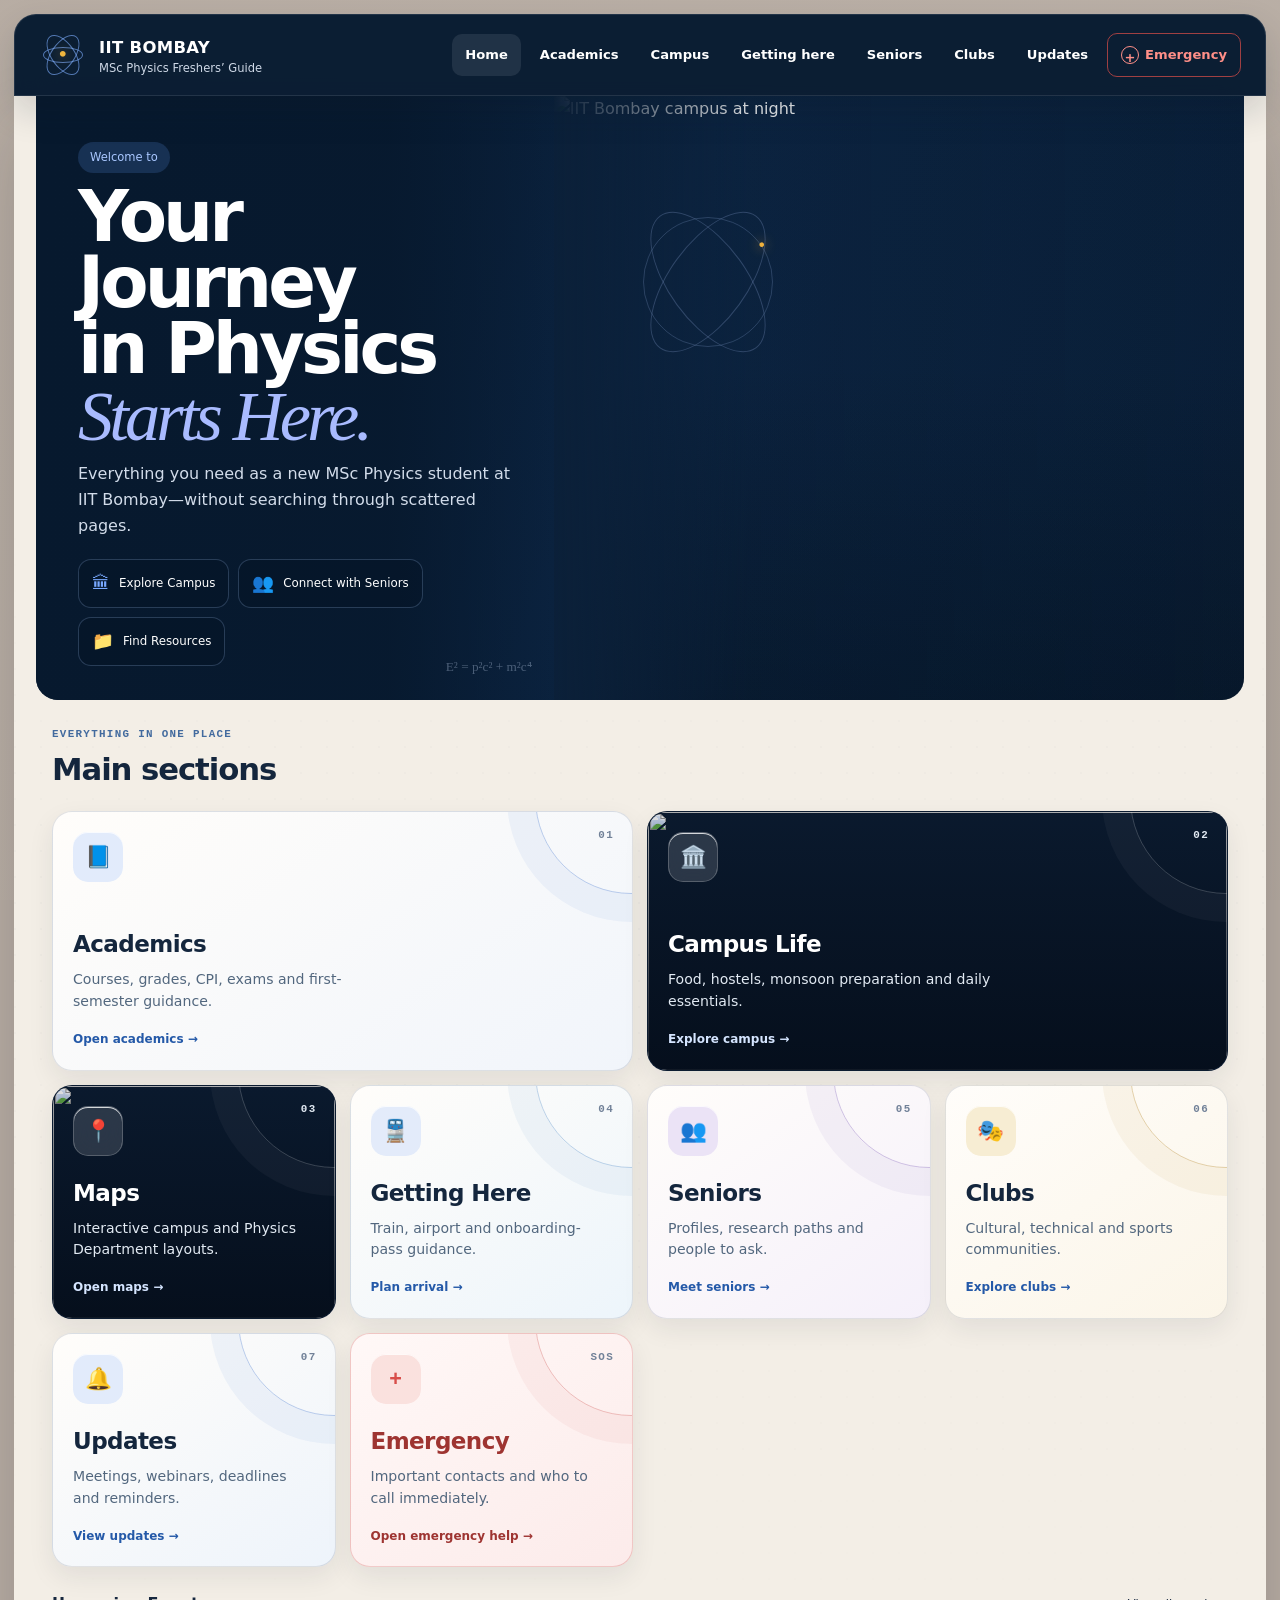
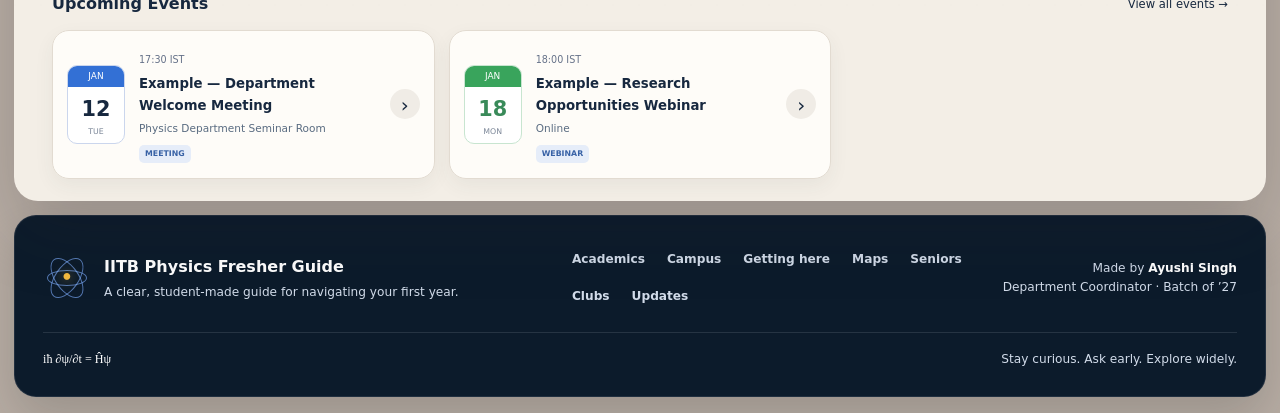
==== index.html @ 2a7c7b85 "Add files via upload" ====
<!DOCTYPE html>
<html lang="en"><head><meta charset="utf-8"/><meta content="width=device-width,initial-scale=1" name="viewport"/><meta content="A clear fresher guide for incoming IIT Bombay MSc Physics students." name="description"/><meta content="#0a1c32" name="theme-color"/><title>IIT Bombay MSc Physics Fresher Guide</title><link href="./styles.css" rel="stylesheet"/></head><body class="minimal-ui home-page"><nav aria-label="Primary navigation" class="site-nav">
<a class="site-brand" href="./index.html"><span aria-hidden="true" class="brand-atom"><i></i><b></b><em></em><strong>•</strong></span><span><strong>IIT BOMBAY</strong><small>MSc Physics Freshers’ Guide</small></span></a>
<button aria-expanded="false" aria-label="Open navigation" class="menu-toggle" type="button"><span></span><span></span><span></span></button>
<div class="nav-menu"><a aria-current="page" class="active" href="./index.html">Home</a><a href="./academics.html">Academics</a><a href="./campus-life.html">Campus</a><a href="./transport.html">Getting here</a><a href="./seniors.html">Seniors</a><a href="./clubs.html">Clubs</a><a href="./events.html">Updates</a><a class="nav-emergency" href="./emergency.html"><span>+</span> Emergency</a></div>
</nav>
<main class="home-canvas">
<section class="home-hero">
<div class="home-hero-copy"><span class="welcome-pill">Welcome to</span><h1>Your Journey<br/>in Physics<br/><em>Starts Here.</em></h1><p>Everything you need as a new MSc Physics student at IIT Bombay—without searching through scattered pages.</p><div class="hero-actions"><a href="./campus-life.html"><span>🏛</span>Explore Campus</a><a href="./seniors.html"><span>👥</span>Connect with Seniors</a><a href="./resources.html"><span>📁</span>Find Resources</a></div><span class="hero-equation">E² = p²c² + m²c⁴</span></div>
<div class="home-hero-image"><img alt="IIT Bombay campus at night" src="./assets/iitb-hero-campus.webp"/><div aria-hidden="true" class="image-orbit"><i></i><b></b><span>•</span></div></div>
</section>
<section class="home-section main-sections-section">
<div class="section-heading main-sections-heading">
<div><span class="section-kicker">Everything in one place</span><h2>Main sections</h2></div>
</div>
<div class="main-panels-grid">
<a class="main-panel main-panel-academics panel-large" href="./academics.html">
<span class="main-panel-number">01</span>
<span class="main-panel-icon blue">📘</span>
<div><h3>Academics</h3><p>Courses, grades, CPI, exams and first-semester guidance.</p></div>
<b>Open academics →</b>
</a>
<a class="main-panel main-panel-campus panel-large panel-image" href="./campus-life.html">
<img alt="" aria-hidden="true" src="./assets/iitb-hero-campus.webp"/>
<span class="main-panel-number">02</span>
<span class="main-panel-icon green">🏛</span>
<div><h3>Campus Life</h3><p>Food, hostels, monsoon preparation and daily essentials.</p></div>
<b>Explore campus →</b>
</a>
<a class="main-panel main-panel-maps panel-image" href="./campus-map.html">
<img alt="" aria-hidden="true" src="./assets/iitb-campus-map.webp"/>
<span class="main-panel-number">03</span>
<span class="main-panel-icon orange">📍</span>
<div><h3>Maps</h3><p>Interactive campus and Physics Department layouts.</p></div>
<b>Open maps →</b>
</a>
<a class="main-panel main-panel-transport" href="./transport.html">
<span class="main-panel-number">04</span>
<span class="main-panel-icon sky">🚆</span>
<div><h3>Getting Here</h3><p>Train, airport and onboarding-pass guidance.</p></div>
<b>Plan arrival →</b>
</a>
<a class="main-panel main-panel-seniors" href="./seniors.html">
<span class="main-panel-number">05</span>
<span class="main-panel-icon violet">👥</span>
<div><h3>Seniors</h3><p>Profiles, research paths and people to ask.</p></div>
<b>Meet seniors →</b>
</a>
<a class="main-panel main-panel-clubs" href="./clubs.html">
<span class="main-panel-number">06</span>
<span class="main-panel-icon gold">🎭</span>
<div><h3>Clubs</h3><p>Cultural, technical and sports communities.</p></div>
<b>Explore clubs →</b>
</a>
<a class="main-panel main-panel-updates" href="./events.html">
<span class="main-panel-number">07</span>
<span class="main-panel-icon blue">🔔</span>
<div><h3>Updates</h3><p>Meetings, webinars, deadlines and reminders.</p></div>
<b>View updates →</b>
</a>
<a class="main-panel main-panel-emergency" href="./emergency.html">
<span class="main-panel-number">SOS</span>
<span class="main-panel-icon red">+</span>
<div><h3>Emergency</h3><p>Important contacts and who to call immediately.</p></div>
<b>Open emergency help →</b>
</a>
</div>
</section>
<section class="home-section"><div class="section-heading"><h2>Upcoming Events</h2><a href="./events.html">View all events →</a></div><div class="home-events" id="home-events">
<article class="home-event"><time><span>MAY</span><strong>24</strong><small>FRI</small></time><div><small>5:00 PM</small><h3>Department Orientation</h3><p>LH-3, Physics Building</p><b>Meeting</b></div><a href="./events.html">›</a></article>
<article class="home-event"><time class="green"><span>MAY</span><strong>27</strong><small>MON</small></time><div><small>6:30 PM</small><h3>Webinar: Research in Physics</h3><p>Online</p><b>Webinar</b></div><a href="./events.html">›</a></article>
<article class="home-event"><time class="orange"><span>MAY</span><strong>31</strong><small>FRI</small></time><div><small>10:00 AM</small><h3>Lab Safety Session</h3><p>Physics Seminar Hall</p><b>Workshop</b></div><a href="./events.html">›</a></article>
</div></section>
</main><footer class="site-footer">
<div class="footer-grid">
<div class="footer-about"><span aria-hidden="true" class="brand-atom"><i></i><b></b><em></em><strong>•</strong></span><div><strong>IITB Physics Fresher Guide</strong><p>A clear, student-made guide for navigating your first year.</p></div></div>
<div class="footer-links"><a href="./academics.html">Academics</a><a href="./campus-life.html">Campus</a><a href="./transport.html">Getting here</a><a href="./campus-map.html">Maps</a><a href="./seniors.html">Seniors</a><a href="./clubs.html">Clubs</a><a href="./events.html">Updates</a></div>
<p class="footer-credit">Made by <strong>Ayushi Singh</strong><br/>Department Coordinator · Batch of ’27</p>
</div>
<div class="footer-equation"><span>iħ ∂ψ/∂t = Ĥψ</span><small>Stay curious. Ask early. Explore widely.</small></div>
</footer><script src="./site.js"></script><script src="./events-data.js"></script><script>
(function(){
 const list=document.querySelector('#home-events'); const data=Array.isArray(window.EVENTS_DATA)?window.EVENTS_DATA:[];
 const now=new Date(); const upcoming=data.filter(e=>new Date(`${e.date}T${e.end||e.start}:00+05:30`)>=now).sort((a,b)=>new Date(`${a.date}T${a.start}:00+05:30`)-new Date(`${b.date}T${b.start}:00+05:30`)).slice(0,3);
 if(!upcoming.length)return;
 list.replaceChildren();
 upcoming.forEach((e,i)=>{ const d=new Date(`${e.date}T${e.start}:00+05:30`); const art=document.createElement('article'); art.className='home-event'; const c=i===1?'green':i===2?'orange':''; art.innerHTML=`<time class="${c}"><span>${d.toLocaleDateString('en-IN',{month:'short',timeZone:'Asia/Kolkata'}).toUpperCase()}</span><strong>${d.toLocaleDateString('en-IN',{day:'2-digit',timeZone:'Asia/Kolkata'})}</strong><small>${d.toLocaleDateString('en-IN',{weekday:'short',timeZone:'Asia/Kolkata'}).toUpperCase()}</small></time><div><small>${e.start} IST</small><h3>${e.title}</h3><p>${e.location||e.mode||''}</p><b>${e.category||'Update'}</b></div><a href="./events.html">›</a>`; list.appendChild(art); });
})();
</script></body></html>
---- styles.css ----
:root {
  --ink: #f4f1e8;
  --muted: #b9b8b0;
  --paper: #111411;
  --paper-2: #171a17;
  --paper-3: #20231f;
  --sage: #a8b89a;
  --sage-deep: #697b61;
  --clay: #c9896b;
  --lavender: #a99cc7;
  --sand: #d3bd95;
  --blue: #8faeb4;
  --danger: #d66f62;
  --line: rgba(244, 241, 232, .12);
  --shadow: 0 22px 70px rgba(0,0,0,.35);
  --radius-xl: 32px;
  --radius-lg: 24px;
  --radius-md: 16px;
  --max: 1220px;
}

* { box-sizing: border-box; }
html { scroll-behavior: smooth; }
body {
  margin: 0;
  min-height: 100vh;
  background:
    radial-gradient(circle at 12% 0%, rgba(168,184,154,.13), transparent 34rem),
    radial-gradient(circle at 90% 10%, rgba(169,156,199,.1), transparent 30rem),
    var(--paper);
  color: var(--ink);
  font-family: Inter, ui-sans-serif, system-ui, -apple-system, BlinkMacSystemFont, "Segoe UI", sans-serif;
  line-height: 1.55;
  -webkit-font-smoothing: antialiased;
}
body::before {
  content: "";
  position: fixed;
  inset: 0;
  pointer-events: none;
  opacity: .16;
  z-index: 99;
  background-image: url("data:image/svg+xml,%3Csvg viewBox='0 0 180 180' xmlns='http://www.w3.org/2000/svg'%3E%3Cfilter id='n'%3E%3CfeTurbulence type='fractalNoise' baseFrequency='.9' numOctaves='3' stitchTiles='stitch'/%3E%3C/filter%3E%3Crect width='100%25' height='100%25' filter='url(%23n)' opacity='.22'/%3E%3C/svg%3E");
}
a { color: inherit; }
img { max-width: 100%; display: block; }
button, input, select { font: inherit; }
button { color: inherit; }

.shell { width: min(calc(100% - 32px), var(--max)); margin-inline: auto; }
.skip-link { position: fixed; top: 12px; left: 12px; z-index: 200; transform: translateY(-150%); background: var(--ink); color: var(--paper); padding: 10px 14px; border-radius: 10px; }
.skip-link:focus { transform: translateY(0); }

.site-nav {
  position: sticky; top: 0; z-index: 80;
  border-bottom: 1px solid transparent;
  transition: background .25s ease, border-color .25s ease, backdrop-filter .25s ease;
}
.site-nav.scrolled { background: rgba(17,20,17,.82); border-color: var(--line); backdrop-filter: blur(18px); }
.nav-inner { min-height: 74px; display:flex; align-items:center; justify-content:space-between; gap: 20px; }
.brand { display:flex; align-items:center; gap:12px; text-decoration:none; font-weight:750; letter-spacing:-.02em; }
.brand-mark { width:38px; height:38px; display:grid; place-items:center; border-radius:50%; background:var(--sage); color:#172016; font-family:Georgia,serif; font-size:20px; }
.nav-links { display:flex; align-items:center; gap:8px; }
.nav-links a { padding:10px 13px; color:var(--muted); text-decoration:none; border-radius:999px; font-size:.9rem; }
.nav-links a:hover, .nav-links a[aria-current="page"] { color:var(--ink); background:rgba(244,241,232,.07); }
.nav-urgent { border:1px solid rgba(214,111,98,.35)!important; color:#efb0a8!important; }
.menu-toggle { display:none; width:44px; height:44px; border:1px solid var(--line); background:var(--paper-2); border-radius:50%; cursor:pointer; }

.hero { padding:72px 0 64px; }
.hero-grid { display:grid; grid-template-columns:1.04fr .96fr; align-items:center; gap:clamp(38px,7vw,96px); }
.kicker { display:inline-flex; align-items:center; gap:10px; margin:0 0 20px; color:var(--sage); font-size:.78rem; text-transform:uppercase; letter-spacing:.18em; font-weight:800; }
.kicker::before { content:""; width:34px; height:1px; background:currentColor; }
.display { margin:0; max-width:760px; font-family:Georgia, "Times New Roman", serif; font-weight:500; line-height:.98; letter-spacing:-.055em; font-size:clamp(3.35rem,8vw,7.15rem); text-wrap:balance; }
.display em { color:var(--sage); font-weight:400; }
.lede { max-width:650px; margin:26px 0 0; color:var(--muted); font-size:clamp(1rem,1.8vw,1.18rem); }
.hero-actions { display:flex; flex-wrap:wrap; gap:12px; margin-top:30px; }
.btn { display:inline-flex; align-items:center; justify-content:center; gap:9px; min-height:48px; padding:0 18px; border:1px solid var(--line); border-radius:999px; text-decoration:none; font-weight:700; font-size:.92rem; transition:transform .2s ease, background .2s ease, border-color .2s ease; }
.btn:hover { transform:translateY(-2px); }
.btn-primary { background:var(--ink); color:var(--paper); border-color:var(--ink); }
.btn-secondary { background:rgba(244,241,232,.04); }

.hero-collage { position:relative; min-height:560px; }
.photo { position:absolute; overflow:hidden; border-radius:var(--radius-xl); border:1px solid rgba(244,241,232,.18); box-shadow:var(--shadow); background:var(--paper-2); }
.photo img { width:100%; height:100%; object-fit:cover; transition:transform .8s cubic-bezier(.2,.8,.2,1); }
.photo:hover img { transform:scale(1.04); }
.photo-main { inset:0 56px 70px 0; transform:rotate(-2.4deg); }
.photo-small { width:42%; height:39%; right:0; bottom:0; transform:rotate(3deg); }
.photo-note { position:absolute; right:2%; top:4%; width:190px; padding:18px; border-radius:20px; background:var(--sand); color:#242016; transform:rotate(4deg); box-shadow:var(--shadow); font-size:.87rem; }
.photo-note strong { display:block; font-family:Georgia,serif; font-size:1.4rem; margin-bottom:5px; }

.marquee { overflow:hidden; border-block:1px solid var(--line); background:rgba(244,241,232,.025); }
.marquee-track { display:flex; width:max-content; gap:42px; padding:13px 0; color:#cac8bf; font-size:.78rem; letter-spacing:.14em; text-transform:uppercase; animation:marquee 28s linear infinite; }
.marquee-track span::before { content:"✦"; color:var(--sage); margin-right:42px; }
@keyframes marquee { to { transform:translateX(-50%); } }

.section { padding:92px 0; }
.section-head { display:grid; grid-template-columns:1fr auto; gap:24px; align-items:end; margin-bottom:34px; }
.eyebrow { margin:0 0 8px; color:var(--sage); text-transform:uppercase; letter-spacing:.16em; font-size:.74rem; font-weight:800; }
.section-title { margin:0; font-family:Georgia,serif; font-size:clamp(2.15rem,5vw,4.2rem); font-weight:500; line-height:1.03; letter-spacing:-.04em; }
.section-copy { max-width:520px; margin:12px 0 0; color:var(--muted); }
.text-link { color:var(--ink); text-underline-offset:5px; }

.bento { display:grid; grid-template-columns:repeat(12,1fr); gap:18px; }
.bento-card { position:relative; min-height:280px; overflow:hidden; border:1px solid var(--line); border-radius:var(--radius-lg); background:var(--paper-2); text-decoration:none; isolation:isolate; transition:transform .35s cubic-bezier(.2,.8,.2,1), border-color .3s ease; }
.bento-card:hover { transform:translateY(-6px); border-color:rgba(244,241,232,.28); }
.bento-card:focus-visible { outline:2px solid var(--sage); outline-offset:4px; }
.bento-card img { position:absolute; inset:0; width:100%; height:100%; object-fit:cover; z-index:-2; transition:transform .7s cubic-bezier(.2,.8,.2,1); }
.bento-card:hover img { transform:scale(1.045); }
.bento-card::after { content:""; position:absolute; inset:0; z-index:-1; background:linear-gradient(180deg,transparent 12%,rgba(11,13,11,.24) 50%,rgba(11,13,11,.94) 100%); }
.card-content { position:absolute; inset:auto 0 0; padding:26px; }
.card-number { display:inline-grid; place-items:center; width:34px; height:34px; border-radius:50%; background:rgba(244,241,232,.12); backdrop-filter:blur(12px); font-size:.73rem; margin-bottom:42px; }
.card-title { margin:0; font-family:Georgia,serif; font-size:clamp(1.8rem,3vw,2.75rem); font-weight:500; letter-spacing:-.035em; }
.card-copy { max-width:520px; margin:9px 0 0; color:#cfcec7; font-size:.94rem; }
.card-tags { display:flex; flex-wrap:wrap; gap:7px; margin-top:16px; }
.card-tags span { padding:6px 10px; border-radius:999px; background:rgba(244,241,232,.1); color:#e2e0d8; font-size:.72rem; }
.card-arrow { position:absolute; top:22px; right:22px; width:46px; height:46px; display:grid; place-items:center; border-radius:50%; background:rgba(17,20,17,.72); backdrop-filter:blur(12px); font-size:1.15rem; transition:transform .3s ease; }
.bento-card:hover .card-arrow { transform:rotate(45deg); }
.span-7 { grid-column:span 7; }
.span-5 { grid-column:span 5; }
.span-4 { grid-column:span 4; }
.span-8 { grid-column:span 8; }
.tall { min-height:470px; }
.medium { min-height:350px; }
.solid-sage { background:var(--sage-deep); }
.solid-clay { background:#6d4033; }
.solid-lavender { background:#554d68; }
.solid-sage::after, .solid-clay::after, .solid-lavender::after { background:linear-gradient(180deg,rgba(0,0,0,.03),rgba(0,0,0,.42)); }

.senior-mosaic { position:absolute; inset:24px 24px auto auto; display:flex; }
.senior-mosaic img, .senior-mosaic .avatar-dot { width:58px; height:58px; margin-left:-12px; border-radius:50%; object-fit:cover; object-position:center 25%; border:3px solid #554d68; background:var(--paper-3); }

.quick-grid { display:grid; grid-template-columns:repeat(4,1fr); gap:14px; }
.quick-item { padding:22px; border:1px solid var(--line); border-radius:var(--radius-md); background:rgba(244,241,232,.03); }
.quick-icon { width:42px; height:42px; display:grid; place-items:center; border-radius:14px; background:rgba(168,184,154,.13); color:var(--sage); margin-bottom:28px; }
.quick-item h3 { margin:0 0 6px; font-size:1rem; }
.quick-item p { margin:0; color:var(--muted); font-size:.84rem; }

.page-hero { padding:56px 0 54px; }
.page-hero-grid { display:grid; grid-template-columns:1fr .82fr; gap:55px; align-items:center; }
.page-title { margin:0; font-family:Georgia,serif; font-size:clamp(3.2rem,8vw,6.6rem); line-height:.97; letter-spacing:-.055em; font-weight:500; }
.page-title em { color:var(--sage); }
.page-visual { height:430px; border-radius:var(--radius-xl); overflow:hidden; border:1px solid var(--line); box-shadow:var(--shadow); }
.page-visual img { width:100%; height:100%; object-fit:cover; }

.tab-bar { position:sticky; top:74px; z-index:40; display:flex; gap:8px; padding:8px; margin:0 auto 34px; width:max-content; max-width:100%; overflow:auto; border:1px solid var(--line); border-radius:999px; background:rgba(23,26,23,.85); backdrop-filter:blur(18px); }
.tab-button { border:0; background:transparent; color:var(--muted); padding:10px 17px; border-radius:999px; cursor:pointer; white-space:nowrap; }
.tab-button.active { background:var(--ink); color:var(--paper); }
.tab-panel { display:none; }
.tab-panel.active { display:block; animation:panel-in .36s ease both; }
@keyframes panel-in { from { opacity:0; transform:translateY(9px); } }

.content-grid { display:grid; grid-template-columns:repeat(12,1fr); gap:18px; }
.panel { border:1px solid var(--line); border-radius:var(--radius-lg); background:var(--paper-2); padding:clamp(22px,4vw,38px); }
.panel h2, .panel h3 { margin-top:0; font-family:Georgia,serif; font-weight:500; letter-spacing:-.025em; }
.panel h2 { font-size:clamp(2rem,4vw,3.3rem); }
.panel h3 { font-size:1.55rem; }
.panel p { color:var(--muted); }
.panel.span-8, .panel.span-4, .panel.span-6 { min-height:100%; }
.span-6 { grid-column:span 6; }

.course-list { display:grid; gap:12px; }
.course { border:1px solid var(--line); border-radius:18px; overflow:hidden; background:rgba(244,241,232,.025); }
.course summary { display:grid; grid-template-columns:70px 1fr auto; align-items:center; gap:16px; padding:20px; cursor:pointer; list-style:none; }
.course summary::-webkit-details-marker { display:none; }
.course-code { color:var(--sage); font-size:.77rem; font-weight:800; letter-spacing:.08em; }
.course-title { font-weight:750; }
.course-plus { width:34px; height:34px; display:grid; place-items:center; border-radius:50%; background:rgba(244,241,232,.06); transition:transform .25s ease; }
.course[open] .course-plus { transform:rotate(45deg); }
.course-body { padding:0 20px 22px 106px; color:var(--muted); }
.book-list { margin:9px 0 0; padding-left:18px; }

.grade-ladder { display:grid; gap:9px; }
.grade-row { display:grid; grid-template-columns:72px 60px 1fr; align-items:center; gap:12px; padding:13px 15px; border-radius:14px; background:rgba(244,241,232,.035); }
.grade-letter { font-weight:850; color:var(--sage); }
.grade-point { font-family:Georgia,serif; font-size:1.3rem; }

.calculator { display:grid; gap:14px; }
.calc-row { display:grid; grid-template-columns:1.5fr .65fr 1fr 42px; gap:10px; }
.field { width:100%; min-height:46px; border:1px solid var(--line); border-radius:12px; background:#0e110e; color:var(--ink); padding:0 12px; }
.remove-row { border:1px solid var(--line); background:transparent; border-radius:12px; cursor:pointer; }
.calc-actions { display:flex; gap:10px; flex-wrap:wrap; }
.calc-result { margin-top:12px; padding:24px; border-radius:20px; background:var(--sage); color:#172016; }
.calc-result strong { display:block; font-family:Georgia,serif; font-size:3.8rem; line-height:1; }

.filters { display:flex; flex-wrap:wrap; gap:8px; margin-bottom:22px; }
.filter-chip { border:1px solid var(--line); background:transparent; color:var(--muted); padding:9px 13px; border-radius:999px; cursor:pointer; }
.filter-chip.active { background:var(--sage); color:#172016; border-color:var(--sage); }
.food-grid { display:grid; grid-template-columns:repeat(3,1fr); gap:14px; }
.food-card { border:1px solid var(--line); border-radius:18px; padding:20px; background:rgba(244,241,232,.025); transition:transform .2s ease, border-color .2s ease; }
.food-card:hover { transform:translateY(-3px); border-color:rgba(168,184,154,.45); }
.food-card h3 { margin:0 0 6px; font-family:Georgia,serif; font-size:1.45rem; font-weight:500; }
.food-meta { display:flex; gap:7px; flex-wrap:wrap; margin-bottom:15px; }
.food-meta span { color:var(--sage); font-size:.72rem; }
.food-card p { min-height:66px; }
.map-link { display:inline-flex; gap:7px; color:var(--ink); text-underline-offset:4px; font-size:.88rem; }

.checklist { display:grid; gap:10px; }
.check { display:flex; gap:14px; align-items:flex-start; padding:16px; border:1px solid var(--line); border-radius:15px; background:rgba(244,241,232,.025); cursor:pointer; }
.check input { margin-top:4px; accent-color:var(--sage); }
.check.done { opacity:.55; }
.check.done strong { text-decoration:line-through; }
.check small { display:block; color:var(--muted); margin-top:3px; }

.senior-controls { display:grid; grid-template-columns:1fr auto; gap:14px; margin-bottom:26px; }
.search-box { min-height:50px; padding:0 16px; border:1px solid var(--line); border-radius:999px; background:var(--paper-2); color:var(--ink); }
.senior-grid { display:grid; grid-template-columns:repeat(3,1fr); gap:16px; }
.senior-card {
  --senior-accent:var(--sage);
  position:relative;
  overflow:hidden;
  min-height:260px;
  padding:20px;
  border:1px solid color-mix(in srgb,var(--senior-accent) 26%,var(--line));
  border-radius:22px;
  background:
    radial-gradient(circle at 92% 8%,color-mix(in srgb,var(--senior-accent) 13%,transparent),transparent 34%),
    var(--paper-2);
  transition:transform .3s ease,border-color .3s ease,box-shadow .3s ease;
}
.senior-card::after {
  content:"";
  position:absolute;
  width:160px;
  height:160px;
  right:-92px;
  bottom:-104px;
  border:1px solid color-mix(in srgb,var(--senior-accent) 23%,transparent);
  border-radius:50%;
  box-shadow:0 0 0 24px color-mix(in srgb,var(--senior-accent) 5%,transparent);
  pointer-events:none;
}
.senior-card:hover {
  transform:translateY(-5px);
  border-color:color-mix(in srgb,var(--senior-accent) 52%,var(--line));
  box-shadow:0 18px 38px rgba(0,0,0,.18);
}
.senior-card[data-senior-category="research"] { --senior-accent:#86aee8; }
.senior-card[data-senior-category="industry"] { --senior-accent:#d6a35d; }
.senior-card[data-senior-category="teaching"] { --senior-accent:#8fc7ac; }
.senior-card[data-senior-category="exploring"] { --senior-accent:#c29ad7; }
.senior-card-head { display:flex; align-items:center; gap:14px; position:relative; z-index:1; }
.senior-orbit {
  position:relative;
  display:grid;
  flex:0 0 62px;
  width:62px;
  height:62px;
  place-items:center;
  border:1px solid color-mix(in srgb,var(--senior-accent) 52%,transparent);
  border-radius:50%;
  background:color-mix(in srgb,var(--senior-accent) 11%,transparent);
}
.senior-orbit::before,
.senior-orbit::after {
  content:"";
  position:absolute;
  inset:8px -5px;
  border:1px solid color-mix(in srgb,var(--senior-accent) 48%,transparent);
  border-radius:50%;
  transform:rotate(52deg);
}
.senior-orbit::after { transform:rotate(-52deg); }
.senior-orbit span { position:relative; z-index:1; color:var(--senior-accent); font:600 1.45rem/1 Georgia,serif; }
.senior-heading { min-width:0; }
.senior-heading h2 { margin:5px 0 0; font-family:Georgia,serif; font-size:1.55rem; font-weight:500; line-height:1.1; }
.senior-badge {
  display:inline-flex;
  padding:4px 8px;
  border-radius:999px;
  background:color-mix(in srgb,var(--senior-accent) 11%,transparent);
  color:var(--senior-accent);
  font-size:.66rem;
  font-weight:700;
  text-transform:uppercase;
  letter-spacing:.09em;
}
.senior-body { position:relative; z-index:1; padding:0; }
.senior-info { margin-top:18px; display:grid; gap:12px; }
.senior-info div { border-top:1px solid var(--line); padding-top:11px; }
.senior-info small { display:block; color:var(--senior-accent); text-transform:uppercase; letter-spacing:.08em; font-size:.65rem; margin-bottom:3px; }
.senior-info p { margin:0; color:#d4d2cb; font-size:.88rem; line-height:1.5; }
.senior-details { margin-top:14px; }
.senior-details summary { cursor:pointer; color:var(--lavender); }
.empty-state { grid-column:1/-1; padding:50px; text-align:center; border:1px dashed var(--line); border-radius:22px; color:var(--muted); }

.info-strip { display:grid; grid-template-columns:repeat(3,1fr); gap:14px; }
.info-strip > div { padding:20px; border-radius:18px; background:rgba(244,241,232,.035); border:1px solid var(--line); }
.info-strip strong { display:block; font-family:Georgia,serif; font-size:2rem; color:var(--sage); }

.site-footer { margin-top:70px; border-top:1px solid var(--line); }
.footer-main { display:grid; grid-template-columns:1.2fr 1fr; gap:40px; padding:54px 0 32px; }
.footer-title { margin:0; font-family:Georgia,serif; font-size:2.25rem; font-weight:500; }
.footer-links { display:grid; grid-template-columns:repeat(2,1fr); gap:10px; }
.footer-links a { color:var(--muted); text-decoration:none; }
.footer-links a:hover { color:var(--ink); }
.credit-band { padding:16px 0 20px; border-top:1px solid var(--line); color:var(--muted); font-size:.82rem; display:flex; justify-content:space-between; gap:20px; flex-wrap:wrap; }
.credit-band strong { color:var(--ink); }

.reveal { opacity:0; transform:translateY(22px); transition:opacity .7s ease, transform .7s ease; }
.reveal.visible { opacity:1; transform:none; }

@media (max-width: 980px) {
  .hero-grid, .page-hero-grid { grid-template-columns:1fr; }
  .hero-collage { min-height:490px; }
  .span-7,.span-5,.span-4,.span-8,.span-6 { grid-column:span 12; }
  .tall,.medium { min-height:390px; }
  .quick-grid { grid-template-columns:repeat(2,1fr); }
  .food-grid,.senior-grid { grid-template-columns:repeat(2,1fr); }
  .footer-main { grid-template-columns:1fr; }
}

@media (max-width: 760px) {
  .nav-links { display:none; position:absolute; top:68px; left:16px; right:16px; padding:12px; flex-direction:column; align-items:stretch; border:1px solid var(--line); border-radius:20px; background:rgba(17,20,17,.96); backdrop-filter:blur(18px); }
  .nav-links.open { display:flex; }
  .nav-links a { padding:12px 14px; }
  .menu-toggle { display:grid; place-items:center; }
  .hero { padding-top:42px; }
  .hero-collage { min-height:400px; }
  .photo-main { inset:0 36px 55px 0; }
  .photo-note { width:155px; font-size:.75rem; }
  .section { padding:68px 0; }
  .section-head { grid-template-columns:1fr; }
  .section-head .btn { justify-self:start; }
  .food-grid,.senior-grid { grid-template-columns:1fr; }
  .senior-controls { grid-template-columns:1fr; }
  .calc-row { grid-template-columns:1fr 80px 1fr 42px; }
  .info-strip { grid-template-columns:1fr; }
  .page-visual { height:330px; }
}

@media (max-width: 520px) {
  .shell { width:min(calc(100% - 20px),var(--max)); }
  .display { font-size:3.35rem; }
  .hero-collage { min-height:350px; }
  .photo-note { display:none; }
  .quick-grid { grid-template-columns:1fr; }
  .card-content { padding:22px; }
  .calc-row { grid-template-columns:1fr 74px; }
  .calc-row .grade-select { grid-column:1; }
  .remove-row { grid-column:2; grid-row:2; }
  .course summary { grid-template-columns:58px 1fr auto; padding:16px; }
  .course-body { padding:0 16px 18px; }
  .grade-row { grid-template-columns:60px 48px 1fr; font-size:.84rem; }
}

@media (prefers-reduced-motion: reduce) {
  *,*::before,*::after { scroll-behavior:auto!important; animation:none!important; transition-duration:.01ms!important; }
  .reveal { opacity:1; transform:none; }
}

/* =========================================================
   Physics dashboard homepage — compact, colourful, immediate
   ========================================================= */
.physics-dashboard-page {
  --dash-bg: #090e1a;
  --dash-panel: #111827;
  --dash-cream: #f7f1e6;
  --dash-muted: #c3cad8;
  --dash-cyan: #5fd8e6;
  --dash-violet: #9b8af7;
  --dash-mango: #e6b85c;
  --dash-coral: #ed786d;
  --dash-mint: #66c9a4;
  --dash-blue: #6f9fe8;
  background:
    radial-gradient(circle at 15% 5%, rgba(83, 92, 170, .23), transparent 34rem),
    radial-gradient(circle at 82% 20%, rgba(45, 137, 151, .18), transparent 32rem),
    linear-gradient(155deg, #080d18 0%, #0d1424 60%, #080c16 100%);
  color: var(--dash-cream);
  overflow-x: hidden;
}

.physics-dashboard-page::before {
  opacity: .08;
}

.physics-sky {
  position: fixed;
  inset: 0;
  z-index: 0;
  overflow: hidden;
  pointer-events: none;
}
.physics-sky::before {
  content: "";
  position: absolute;
  inset: 0;
  opacity: .17;
  background-image:
    linear-gradient(rgba(137, 161, 210, .14) 1px, transparent 1px),
    linear-gradient(90deg, rgba(137, 161, 210, .14) 1px, transparent 1px);
  background-size: 72px 72px;
  mask-image: linear-gradient(to bottom, black, transparent 80%);
}
.formula {
  position: absolute;
  font-family: "Courier New", monospace;
  color: rgba(180, 204, 244, .28);
  letter-spacing: .04em;
  filter: blur(.1px);
}
.f1 { top: 13%; left: 3%; transform: rotate(-9deg); }
.f2 { top: 8%; right: 9%; transform: rotate(8deg); }
.f3 { bottom: 12%; left: 7%; transform: rotate(4deg); }
.f4 { bottom: 8%; right: 6%; transform: rotate(-5deg); }
.wave-field { position: absolute; inset: auto 0 1% 0; width: 100%; height: 30%; opacity: .17; }
.wave-field path { fill: none; stroke: var(--dash-cyan); stroke-width: 1.5; stroke-dasharray: 8 10; }
.wave-field path:last-child { stroke: var(--dash-violet); }

.dashboard-nav {
  position: relative;
  z-index: 10;
  width: min(calc(100% - 36px), 1480px);
  min-height: 66px;
  margin: 0 auto;
  display: grid;
  grid-template-columns: 1fr auto 1fr;
  align-items: center;
  gap: 24px;
  border-bottom: 1px solid rgba(255,255,255,.1);
}
.dashboard-brand { display: inline-flex; align-items: center; gap: 12px; width: max-content; text-decoration: none; }
.dashboard-brand strong { display: block; font-size: .96rem; letter-spacing: .02em; }
.dashboard-brand small { display: block; margin-top: 1px; color: #9ba8bd; font-size: .68rem; letter-spacing: .1em; text-transform: uppercase; }
.brand-orbit { position: relative; width: 36px; height: 36px; border: 1px solid rgba(95,216,230,.45); border-radius: 50%; transform: rotate(-24deg); }
.brand-orbit::before, .brand-orbit::after { content:""; position:absolute; inset: 7px -5px; border:1px solid rgba(155,138,247,.42); border-radius:50%; }
.brand-orbit::after { transform: rotate(62deg); }
.brand-orbit i { position:absolute; left:50%; top:50%; width:6px; height:6px; border-radius:50%; background:var(--dash-mango); transform:translate(-50%,-50%); box-shadow:0 0 16px rgba(230,184,92,.75); }
.dashboard-nav-links { display: flex; gap: 4px; padding: 5px; border: 1px solid rgba(255,255,255,.08); border-radius: 999px; background: rgba(17,24,39,.55); backdrop-filter: blur(16px); }
.dashboard-nav-links a { padding: 8px 13px; border-radius: 999px; color: #b7c0d1; text-decoration: none; font-size: .82rem; }
.dashboard-nav-links a:hover, .dashboard-nav-links a:focus-visible { background: rgba(255,255,255,.08); color: white; outline: none; }
.emergency-pill { justify-self: end; display:inline-flex; align-items:center; gap:8px; padding:9px 14px; border-radius:999px; background:rgba(237,120,109,.12); border:1px solid rgba(237,120,109,.42); color:#ffd8d4; text-decoration:none; font-size:.82rem; }
.emergency-pill span { color:var(--dash-coral); font-size:.7rem; animation:emergency-pulse 1.7s ease-in-out infinite; }
@keyframes emergency-pulse { 50% { opacity:.35; transform:scale(.72); } }

.dashboard-main { position: relative; z-index: 2; width: min(calc(100% - 36px), 1480px); margin: 0 auto; padding: 24px 0 22px; }
.dashboard-intro { display: grid; grid-template-columns: minmax(0, 1.3fr) minmax(300px, .7fr); gap: 42px; align-items: end; margin-bottom: 20px; }
.dashboard-kicker { margin: 0 0 8px; color: var(--dash-cyan); font: 700 .72rem/1.3 "Courier New", monospace; letter-spacing: .16em; text-transform: uppercase; }
.dashboard-intro h1 { max-width: 900px; margin: 0; font-size: clamp(2.3rem, 4.9vw, 4.9rem); line-height: .96; letter-spacing: -.05em; }
.dashboard-intro h1 span { color: #a9bdf0; font-family: Georgia, serif; font-style: italic; font-weight: 500; }
.intro-side { max-width: 490px; justify-self: end; }
.intro-side > p { margin: 0 0 12px; color: #aeb7c8; font-size: .91rem; line-height: 1.55; }
.live-equation { display:flex; align-items:center; justify-content:space-between; gap:14px; padding:10px 13px; border:1px solid rgba(95,216,230,.2); border-radius:12px; background:rgba(12,19,34,.66); }
.live-equation span { color:#8290a7; font-size:.67rem; text-transform:uppercase; letter-spacing:.1em; }
.live-equation strong { color:var(--dash-cyan); font:700 .78rem/1.2 "Courier New",monospace; text-align:right; }

.dashboard-grid { display: grid; grid-template-columns: repeat(12, minmax(0, 1fr)); grid-template-rows: minmax(220px, 28vh) minmax(205px, 25vh); gap: 14px; }
.dashboard-card {
  position: relative;
  min-height: 0;
  overflow: hidden;
  border: 1px solid rgba(255,255,255,.13);
  border-radius: 24px;
  background: #131b2c;
  color: white;
  text-decoration: none;
  isolation: isolate;
  box-shadow: 0 18px 45px rgba(1,5,14,.28);
  transform-style: preserve-3d;
  transition: transform .25s ease, border-color .25s ease, box-shadow .25s ease;
}
.dashboard-card:hover, .dashboard-card:focus-visible { border-color: rgba(255,255,255,.38); box-shadow: 0 24px 64px rgba(1,5,14,.48); outline:none; }
.dashboard-card > img { position:absolute; inset:0; width:100%; height:100%; object-fit:cover; z-index:-3; transition:transform .55s ease, filter .55s ease; }
.dashboard-card:hover > img { transform:scale(1.045); }
.card-shade { position:absolute; inset:0; z-index:-2; }
.card-topline { position:absolute; z-index:3; top:17px; left:18px; right:18px; display:flex; align-items:center; justify-content:space-between; }
.card-index { display:inline-flex; align-items:center; min-height:27px; padding:0 9px; border:1px solid rgba(255,255,255,.25); border-radius:999px; color:rgba(255,255,255,.8); background:rgba(6,10,20,.25); backdrop-filter:blur(10px); font:700 .67rem/1 "Courier New",monospace; letter-spacing:.1em; }
.card-symbol { font: 500 1.8rem/1 Georgia, serif; color: rgba(255,255,255,.78); }
.dashboard-card-content { position:absolute; z-index:2; left:20px; right:20px; bottom:20px; transform:translateZ(18px); }
.dashboard-card-content h2 { margin:4px 0 6px; font-family: Georgia, serif; font-size:clamp(1.65rem,2.3vw,2.65rem); line-height:1; font-weight:500; letter-spacing:-.035em; }
.dashboard-card-content > p:not(.card-label) { max-width:620px; margin:0; color:rgba(255,255,255,.78); font-size:.86rem; line-height:1.45; }
.card-label { margin:0; color:rgba(255,255,255,.67); font:700 .64rem/1.2 "Courier New",monospace; letter-spacing:.13em; text-transform:uppercase; }
.mini-links { display:flex; gap:6px; flex-wrap:wrap; margin-top:11px; }
.mini-links span { padding:5px 8px; border-radius:999px; background:rgba(255,255,255,.12); border:1px solid rgba(255,255,255,.12); color:rgba(255,255,255,.87); font-size:.63rem; }
.open-card { position:absolute; z-index:4; right:18px; top:54px; padding:7px 9px; border-radius:10px; background:rgba(6,10,20,.36); color:white; font-size:.68rem; opacity:0; transform:translateY(-5px); transition:opacity .2s ease, transform .2s ease; backdrop-filter:blur(12px); }
.dashboard-card:hover .open-card, .dashboard-card:focus-visible .open-card { opacity:1; transform:none; }
.card-equation { position:absolute; right:18px; bottom:18px; z-index:2; color:rgba(255,255,255,.52); font:700 .68rem/1.2 "Courier New",monospace; }

.card-wide { grid-column: span 5; }
.card-medium { grid-column: span 4; }
.card-narrow { grid-column: span 3; }
.card-third { grid-column: span 4; }

.academic-card .card-shade { background:linear-gradient(115deg, rgba(35,50,116,.95) 0%, rgba(42,73,132,.72) 54%, rgba(10,16,34,.5) 100%); }
.academic-card { border-color:rgba(111,159,232,.4); }
.academic-card::after { content:""; position:absolute; width:220px; height:220px; right:-70px; top:-90px; border:1px solid rgba(111,159,232,.45); border-radius:50%; box-shadow:0 0 0 30px rgba(111,159,232,.06),0 0 0 65px rgba(111,159,232,.04); }

.campus-card .card-shade { background:linear-gradient(135deg, rgba(93,71,22,.9), rgba(62,78,35,.82) 58%, rgba(15,25,18,.45)); }
.campus-card { border-color:rgba(230,184,92,.42); }

.emergency-card { background:linear-gradient(145deg,#7f2f39,#cc625c 72%,#ef9380); border-color:rgba(255,208,200,.42); }
.emergency-card::before { content:"+"; position:absolute; right:14px; bottom:-42px; color:rgba(255,255,255,.1); font:700 13rem/1 system-ui; }
.emergency-card .dashboard-card-content { bottom:17px; }
.emergency-number { display:block; margin-top:8px; font:500 3rem/1 Georgia,serif; color:#fff5f3; }
.emergency-rings { position:absolute; width:190px; height:190px; right:-65px; top:-70px; border:1px solid rgba(255,255,255,.22); border-radius:50%; box-shadow:0 0 0 25px rgba(255,255,255,.05),0 0 0 53px rgba(255,255,255,.035); }
.pulse-dot { width:9px; height:9px; border-radius:50%; background:#fff4ef; box-shadow:0 0 0 7px rgba(255,255,255,.12); }

.seniors-card { background:linear-gradient(140deg,#492e62,#6d4d86 58%,#b37ca0); border-color:rgba(207,165,229,.35); }
.portrait-stack { position:absolute; right:18px; top:17px; display:flex; z-index:1; }
.physics-peer-stack span {
  display:grid;
  width:54px;
  height:54px;
  margin-left:-11px;
  place-items:center;
  border:2px solid rgba(245,226,255,.36);
  border-radius:50%;
  background:linear-gradient(145deg,rgba(255,255,255,.16),rgba(30,16,43,.42));
  color:#f1dfff;
  font:600 1.05rem/1 Georgia,serif;
  box-shadow:0 8px 24px rgba(20,7,32,.18);
}
.physics-peer-stack span:first-child { margin-left:0; }
.physics-peer-stack span:nth-child(2) { color:#d4efff; transform:translateY(7px); }
.physics-peer-stack span:nth-child(3) { color:#efe7b4; }
.seniors-card .card-symbol { opacity:0; }

.clubs-card .card-shade { background:linear-gradient(135deg,rgba(13,81,82,.91),rgba(32,116,103,.75),rgba(10,31,37,.55)); }
.clubs-card { border-color:rgba(102,201,164,.38); }
.clubs-card::after { content:"✦"; position:absolute; right:28px; bottom:18px; color:rgba(255,255,255,.13); font-size:6rem; }

.transport-card .card-shade { background:linear-gradient(135deg,rgba(24,51,93,.94),rgba(55,89,137,.76),rgba(15,28,47,.56)); }
.transport-card { border-color:rgba(95,216,230,.32); }

.dashboard-bottom { display:flex; align-items:center; justify-content:space-between; gap:20px; padding:15px 2px 0; color:#8f9aae; font-size:.72rem; }
.bottom-note { display:flex; align-items:center; gap:9px; }
.bottom-note span { display:grid; place-items:center; width:27px; height:27px; border-radius:50%; background:rgba(95,216,230,.11); color:var(--dash-cyan); }
.bottom-note p, .maker-credit { margin:0; }
.bottom-note strong, .maker-credit strong { color:#dfe5ef; }

@media (max-width: 1080px) {
  .dashboard-nav { grid-template-columns:1fr auto; }
  .dashboard-nav-links { display:none; }
  .dashboard-intro { grid-template-columns:1fr; gap:12px; }
  .intro-side { justify-self:start; max-width:720px; display:grid; grid-template-columns:1fr 1fr; gap:16px; align-items:center; }
  .dashboard-grid { grid-template-rows:auto; }
  .card-wide,.card-medium,.card-narrow,.card-third { grid-column:span 6; min-height:260px; }
}

@media (max-width: 700px) {
  .dashboard-nav { width:min(calc(100% - 20px),1480px); min-height:60px; }
  .dashboard-brand small { display:none; }
  .emergency-pill { padding:8px 11px; }
  .dashboard-main { width:min(calc(100% - 20px),1480px); padding-top:18px; }
  .dashboard-intro h1 { font-size:clamp(2.4rem,12vw,4rem); }
  .intro-side { grid-template-columns:1fr; }
  .live-equation { display:none; }
  .dashboard-grid { display:flex; flex-direction:column; }
  .dashboard-card { min-height:245px; }
  .emergency-card { min-height:220px; }
  .dashboard-bottom { align-items:flex-start; flex-direction:column; }
  .card-equation { display:none; }
}

@media (prefers-reduced-motion: reduce) {
  .emergency-pill span { animation:none; }
  .dashboard-card, .dashboard-card > img { transition:none; }
}


/* =========================================================
   COLOURFUL PHYSICS SUBPAGES
   The dashboard homepage remains unchanged.
   ========================================================= */

body.guide-page {
  --page-a: #8fb4ff;
  --page-b: #c49bea;
  --page-c: #81d1bd;
  --page-a-rgb: 143, 180, 255;
  --page-b-rgb: 196, 155, 234;
  --page-c-rgb: 129, 209, 189;
  --page-formula: "ψ(x,t)";
  --page-symbol: "ψ";
  background:
    radial-gradient(circle at 8% 4%, rgba(var(--page-a-rgb), .20), transparent 31rem),
    radial-gradient(circle at 92% 12%, rgba(var(--page-b-rgb), .17), transparent 30rem),
    radial-gradient(circle at 52% 88%, rgba(var(--page-c-rgb), .10), transparent 32rem),
    #0f1213;
}

body.page-academics {
  --page-a: #87aef5;
  --page-b: #b794df;
  --page-c: #6fc9bd;
  --page-a-rgb: 135, 174, 245;
  --page-b-rgb: 183, 148, 223;
  --page-c-rgb: 111, 201, 189;
  --page-formula: "CPI = Σ(CᵢGᵢ) / ΣCᵢ";
  --page-symbol: "Σ";
}

body.page-campus {
  --page-a: #d6a45e;
  --page-b: #8fbd79;
  --page-c: #67b8ad;
  --page-a-rgb: 214, 164, 94;
  --page-b-rgb: 143, 189, 121;
  --page-c-rgb: 103, 184, 173;
  --page-formula: "ΔS ≥ 0  ·  chai → energy";
  --page-symbol: "☂";
}

body.page-seniors {
  --page-a: #bd91dc;
  --page-b: #dd8fae;
  --page-c: #85bce9;
  --page-a-rgb: 189, 145, 220;
  --page-b-rgb: 221, 143, 174;
  --page-c-rgb: 133, 188, 233;
  --page-formula: "ψ = Σ possible paths";
  --page-symbol: "ψ";
}

body.page-clubs {
  --page-a: #63c9b4;
  --page-b: #e09972;
  --page-c: #87aee8;
  --page-a-rgb: 99, 201, 180;
  --page-b-rgb: 224, 153, 114;
  --page-c-rgb: 135, 174, 232;
  --page-formula: "resonance = shared frequency";
  --page-symbol: "✦";
}

body.page-transport {
  --page-a: #75c5df;
  --page-b: #7d9fe8;
  --page-c: #d3ab63;
  --page-a-rgb: 117, 197, 223;
  --page-b-rgb: 125, 159, 232;
  --page-c-rgb: 211, 171, 99;
  --page-formula: "δS = 0  ·  choose least action";
  --page-symbol: "→";
}

body.page-emergency {
  --page-a: #ef8b7d;
  --page-b: #e7ad6a;
  --page-c: #8fb5dc;
  --page-a-rgb: 239, 139, 125;
  --page-b-rgb: 231, 173, 106;
  --page-c-rgb: 143, 181, 220;
  --page-formula: "112  ·  location first";
  --page-symbol: "+";
}

body.guide-page .site-nav.scrolled {
  background: rgba(15, 18, 19, .83);
  border-color: rgba(var(--page-a-rgb), .22);
}

body.guide-page .brand-mark {
  background: linear-gradient(145deg, var(--page-a), var(--page-b));
  color: #111416;
  box-shadow: 0 8px 28px rgba(var(--page-a-rgb), .20);
}

body.guide-page .nav-links a:hover {
  background: rgba(var(--page-a-rgb), .10);
}

body.page-academics .nav-links a[href="./academics.html"],
body.page-campus .nav-links a[href="./campus-life.html"],
body.page-seniors .nav-links a[href="./seniors.html"],
body.page-clubs .nav-links a[href="./clubs.html"],
body.page-transport .nav-links a[href="./transport.html"],
body.page-emergency .nav-links a[href="./emergency.html"] {
  color: var(--ink);
  background: linear-gradient(135deg, rgba(var(--page-a-rgb), .20), rgba(var(--page-b-rgb), .15));
  border: 1px solid rgba(var(--page-a-rgb), .25);
}

body.guide-page .page-hero {
  position: relative;
  width: min(calc(100% - 32px), var(--max));
  margin: 18px auto 0;
  padding: clamp(36px, 6vw, 72px);
  overflow: hidden;
  border: 1px solid rgba(var(--page-a-rgb), .30);
  border-radius: 34px;
  background:
    linear-gradient(135deg, rgba(var(--page-a-rgb), .18), rgba(var(--page-b-rgb), .10) 48%, rgba(var(--page-c-rgb), .12)),
    #14181a;
  box-shadow: 0 30px 90px rgba(0, 0, 0, .30);
}

body.guide-page .page-hero::before {
  content: "";
  position: absolute;
  width: 390px;
  height: 390px;
  right: -165px;
  top: -210px;
  border: 1px solid rgba(var(--page-a-rgb), .25);
  border-radius: 50%;
  box-shadow:
    0 0 0 42px rgba(var(--page-b-rgb), .045),
    0 0 0 86px rgba(var(--page-c-rgb), .035);
  pointer-events: none;
}

body.guide-page .page-hero::after {
  content: var(--page-formula);
  position: absolute;
  right: clamp(22px, 4vw, 60px);
  bottom: 14px;
  color: rgba(244, 241, 232, .16);
  font: italic 500 clamp(.72rem, 1.4vw, 1rem)/1.2 Georgia, serif;
  letter-spacing: .08em;
  pointer-events: none;
}

body.guide-page .page-hero > .shell {
  width: 100%;
  position: relative;
  z-index: 1;
}

body.guide-page .kicker,
body.guide-page .eyebrow,
body.guide-page .page-title em {
  color: var(--page-a);
}

body.guide-page .kicker::before {
  background: linear-gradient(90deg, var(--page-a), var(--page-b));
}

body.guide-page .page-visual {
  position: relative;
  border-color: rgba(var(--page-b-rgb), .42);
  box-shadow:
    0 25px 65px rgba(0, 0, 0, .38),
    0 0 0 8px rgba(var(--page-a-rgb), .055);
  transform: rotate(1.2deg);
}

body.guide-page .page-visual::after {
  content: var(--page-symbol);
  position: absolute;
  right: 18px;
  bottom: 15px;
  display: grid;
  width: 58px;
  height: 58px;
  place-items: center;
  border: 1px solid rgba(255,255,255,.24);
  border-radius: 50%;
  background: rgba(13, 17, 18, .66);
  color: var(--page-a);
  font: 600 1.35rem/1 Georgia, serif;
  backdrop-filter: blur(12px);
}

body.guide-page .page-visual img {
  filter: saturate(1.16) contrast(1.03);
}

body.guide-page .tab-bar {
  border-color: rgba(var(--page-a-rgb), .28);
  background:
    linear-gradient(135deg, rgba(var(--page-a-rgb), .09), rgba(var(--page-b-rgb), .07)),
    rgba(20, 24, 25, .88);
  box-shadow: 0 14px 38px rgba(0,0,0,.20);
}

body.guide-page .tab-button:hover {
  color: var(--ink);
  background: rgba(var(--page-a-rgb), .10);
}

body.guide-page .tab-button.active {
  color: #101315;
  background: linear-gradient(135deg, var(--page-a), var(--page-b));
  box-shadow: 0 7px 24px rgba(var(--page-a-rgb), .18);
}

body.guide-page .section {
  position: relative;
}

body.guide-page .section-title em,
body.guide-page .text-link {
  color: var(--page-a);
}

body.guide-page .panel {
  --panel-accent: var(--page-a);
  position: relative;
  overflow: hidden;
  border-color: color-mix(in srgb, var(--panel-accent) 28%, var(--line));
  background:
    radial-gradient(circle at 100% 0%, color-mix(in srgb, var(--panel-accent) 13%, transparent), transparent 16rem),
    linear-gradient(145deg, rgba(255,255,255,.025), transparent 48%),
    #171b1d;
  box-shadow: 0 17px 48px rgba(0,0,0,.15);
  transition: transform .25s ease, border-color .25s ease, box-shadow .25s ease;
}

body.guide-page .content-grid > .panel:nth-child(3n + 2) {
  --panel-accent: var(--page-b);
}

body.guide-page .content-grid > .panel:nth-child(3n + 3) {
  --panel-accent: var(--page-c);
}

body.guide-page .panel::before {
  content: "";
  position: absolute;
  inset: 0 0 auto;
  height: 3px;
  background: linear-gradient(90deg, var(--panel-accent), transparent 75%);
  opacity: .9;
}

body.guide-page .panel:hover {
  transform: translateY(-3px);
  border-color: color-mix(in srgb, var(--panel-accent) 48%, var(--line));
  box-shadow: 0 22px 55px rgba(0,0,0,.22);
}

body.guide-page .panel .eyebrow {
  color: var(--panel-accent);
}

body.guide-page .btn-primary {
  border-color: transparent;
  background: linear-gradient(135deg, var(--page-a), var(--page-b));
  color: #101315;
  box-shadow: 0 10px 30px rgba(var(--page-a-rgb), .18);
}

body.guide-page .btn-secondary {
  border-color: rgba(var(--page-a-rgb), .30);
  background: rgba(var(--page-a-rgb), .075);
}

body.guide-page .btn-secondary:hover {
  border-color: rgba(var(--page-a-rgb), .55);
  background: rgba(var(--page-a-rgb), .13);
}

body.guide-page .site-footer {
  border-color: rgba(var(--page-a-rgb), .20);
  background:
    radial-gradient(circle at 10% 100%, rgba(var(--page-a-rgb), .08), transparent 25rem),
    radial-gradient(circle at 90% 100%, rgba(var(--page-b-rgb), .07), transparent 22rem);
}

body.guide-page .footer-title {
  color: color-mix(in srgb, var(--page-a) 78%, white);
}

body.guide-page .credit-band {
  border-color: rgba(var(--page-a-rgb), .18);
}

/* Academics */
.page-academics .course {
  --item-accent: var(--page-a);
  border-color: color-mix(in srgb, var(--item-accent) 26%, var(--line));
  background:
    linear-gradient(110deg, color-mix(in srgb, var(--item-accent) 10%, transparent), transparent 42%),
    rgba(244,241,232,.022);
}

.page-academics .course:nth-child(3n + 2) { --item-accent: var(--page-b); }
.page-academics .course:nth-child(3n + 3) { --item-accent: var(--page-c); }
.page-academics .course-code { color: var(--item-accent); }
.page-academics .course-plus {
  color: var(--item-accent);
  background: color-mix(in srgb, var(--item-accent) 12%, transparent);
}
.page-academics .course[open] {
  border-color: color-mix(in srgb, var(--item-accent) 50%, var(--line));
}

.page-academics .grade-row {
  --grade-accent: var(--page-a);
  border: 1px solid color-mix(in srgb, var(--grade-accent) 20%, transparent);
  background:
    linear-gradient(90deg, color-mix(in srgb, var(--grade-accent) 15%, transparent), rgba(244,241,232,.022));
}
.page-academics .grade-row:nth-child(3n + 2) { --grade-accent: var(--page-b); }
.page-academics .grade-row:nth-child(3n + 3) { --grade-accent: var(--page-c); }
.page-academics .grade-letter { color: var(--grade-accent); }

.page-academics .field:focus {
  outline: 2px solid rgba(var(--page-a-rgb), .23);
  border-color: var(--page-a);
}

.page-academics .calc-result {
  background: linear-gradient(135deg, var(--page-a), var(--page-c));
  box-shadow: 0 16px 40px rgba(var(--page-a-rgb), .16);
}

/* Campus life */
.page-campus .filter-chip.active {
  border-color: transparent;
  background: linear-gradient(135deg, var(--page-a), var(--page-b));
  color: #17140f;
}

.page-campus .food-card {
  --food-accent: var(--page-a);
  position: relative;
  overflow: hidden;
  border-color: color-mix(in srgb, var(--food-accent) 27%, var(--line));
  background:
    radial-gradient(circle at 100% 0%, color-mix(in srgb, var(--food-accent) 15%, transparent), transparent 10rem),
    rgba(244,241,232,.025);
}

.page-campus .food-card:nth-child(4n + 2) { --food-accent: var(--page-b); }
.page-campus .food-card:nth-child(4n + 3) { --food-accent: var(--page-c); }
.page-campus .food-card:nth-child(4n + 4) { --food-accent: #d48778; }
.page-campus .food-card:hover {
  border-color: color-mix(in srgb, var(--food-accent) 58%, var(--line));
  box-shadow: 0 15px 34px rgba(0,0,0,.18);
}
.page-campus .food-meta span,
.page-campus .map-link {
  color: var(--food-accent);
}

.page-campus .check {
  --check-accent: var(--page-b);
  border-color: color-mix(in srgb, var(--check-accent) 25%, var(--line));
  background:
    linear-gradient(100deg, color-mix(in srgb, var(--check-accent) 10%, transparent), rgba(244,241,232,.02));
}
.page-campus .check:nth-child(even) { --check-accent: var(--page-c); }
.page-campus .check input { accent-color: var(--check-accent); }

/* Seniors */
.page-seniors .info-strip > div {
  --stat-accent: var(--page-a);
  border-color: color-mix(in srgb, var(--stat-accent) 30%, var(--line));
  background:
    radial-gradient(circle at 100% 0%, color-mix(in srgb, var(--stat-accent) 17%, transparent), transparent 8rem),
    rgba(244,241,232,.03);
}
.page-seniors .info-strip > div:nth-child(2) { --stat-accent: var(--page-b); }
.page-seniors .info-strip > div:nth-child(3) { --stat-accent: var(--page-c); }
.page-seniors .info-strip strong { color: var(--stat-accent); }
.page-seniors .search-box:focus {
  outline: 2px solid rgba(var(--page-a-rgb), .22);
  border-color: var(--page-a);
}
.page-seniors .filter-chip.active {
  border-color: transparent;
  background: linear-gradient(135deg, var(--page-a), var(--page-b));
  color: #17121c;
}

/* Clubs */
.page-clubs .content-grid > .panel {
  min-height: 250px;
}
.page-clubs .content-grid > .panel::after {
  position: absolute;
  right: 22px;
  bottom: 5px;
  color: color-mix(in srgb, var(--panel-accent) 20%, transparent);
  font: 500 5.5rem/1 Georgia, serif;
  pointer-events: none;
}
.page-clubs .content-grid > .panel:nth-child(1)::after { content: "♪"; }
.page-clubs .content-grid > .panel:nth-child(2)::after { content: "⚙"; }
.page-clubs .content-grid > .panel:nth-child(3)::after { content: "λ"; }
.page-clubs .content-grid > .panel:nth-child(4)::after { content: "△"; }
.page-clubs .card-tags span {
  border: 1px solid color-mix(in srgb, var(--panel-accent) 30%, transparent);
  background: color-mix(in srgb, var(--panel-accent) 11%, transparent);
  color: color-mix(in srgb, var(--panel-accent) 80%, white);
}

/* Transport */
.page-transport .content-grid > .panel {
  --panel-accent: var(--page-a);
}
.page-transport .content-grid > .panel:nth-child(2) { --panel-accent: var(--page-b); }
.page-transport .content-grid > .panel:nth-child(3) { --panel-accent: var(--page-c); }
.page-transport .content-grid > .panel::after {
  content: "→";
  position: absolute;
  right: 25px;
  bottom: 9px;
  color: color-mix(in srgb, var(--panel-accent) 18%, transparent);
  font: 500 5rem/1 Georgia, serif;
}

/* Emergency */
body.page-emergency .page-hero.national {
  background:
    radial-gradient(circle at 88% 12%, rgba(var(--page-b-rgb), .15), transparent 22rem),
    linear-gradient(135deg, #5b2c31, #342429 62%, #192127) !important;
}

body.page-emergency .call-card {
  --call-accent: var(--page-a);
  position: relative;
  overflow: hidden;
  border-color: color-mix(in srgb, var(--call-accent) 40%, transparent);
  background:
    radial-gradient(circle at 100% 0%, color-mix(in srgb, var(--call-accent) 17%, transparent), transparent 11rem),
    linear-gradient(145deg, color-mix(in srgb, var(--call-accent) 8%, #171b1d), #171b1d);
  transition: transform .22s ease, border-color .22s ease;
}
body.page-emergency .call-card:nth-child(3n + 2) { --call-accent: var(--page-b); }
body.page-emergency .call-card:nth-child(3n + 3) { --call-accent: var(--page-c); }
body.page-emergency .call-card:hover {
  transform: translateY(-3px);
  border-color: color-mix(in srgb, var(--call-accent) 66%, transparent);
}
body.page-emergency .call-card::after {
  content: "+";
  position: absolute;
  right: 14px;
  bottom: -28px;
  color: color-mix(in srgb, var(--call-accent) 14%, transparent);
  font: 700 7rem/1 system-ui;
  pointer-events: none;
}
body.page-emergency .call-card h2 {
  color: color-mix(in srgb, var(--call-accent) 82%, white);
}
body.page-emergency .call-button {
  position: relative;
  z-index: 1;
  border: 1px solid color-mix(in srgb, var(--call-accent) 34%, transparent);
  background: color-mix(in srgb, var(--call-accent) 18%, #101315);
  color: #fff7f4;
}
body.page-emergency .call-button:hover {
  background: var(--call-accent);
  color: #151718;
}

@media (max-width: 980px) {
  body.guide-page .page-hero {
    padding: 38px;
  }
  body.guide-page .page-visual {
    transform: none;
  }
}

@media (max-width: 620px) {
  body.guide-page .page-hero {
    width: min(calc(100% - 18px), var(--max));
    margin-top: 9px;
    padding: 27px 20px 36px;
    border-radius: 25px;
  }
  body.guide-page .page-hero::after {
    left: 20px;
    right: auto;
    bottom: 12px;
  }
  body.guide-page .page-hero::before {
    width: 260px;
    height: 260px;
    right: -140px;
    top: -150px;
  }
  body.guide-page .panel:hover,
  body.guide-page .food-card:hover,
  body.guide-page .call-card:hover {
    transform: none;
  }
}


/* Structured onboarding-pass checklist — Getting to IITB */
.page-transport .onboarding-panel {
  --panel-accent: var(--page-c);
  padding: clamp(24px, 4vw, 42px);
  background:
    radial-gradient(circle at 100% 0%, rgba(var(--page-c-rgb), .16), transparent 22rem),
    linear-gradient(135deg, rgba(var(--page-a-rgb), .08), rgba(var(--page-b-rgb), .055) 55%, rgba(var(--page-c-rgb), .08)),
    #171b1d;
}

.page-transport .onboarding-panel::after {
  content: none;
}

.page-transport .onboarding-heading {
  display: grid;
  grid-template-columns: minmax(0, 1fr) auto;
  gap: clamp(22px, 5vw, 64px);
  align-items: center;
  padding-bottom: 28px;
  border-bottom: 1px solid rgba(var(--page-a-rgb), .18);
}

.page-transport .onboarding-heading h2 {
  max-width: 760px;
  margin-bottom: 12px;
}

.page-transport .onboarding-lede {
  max-width: 760px;
  margin: 0;
  font-size: .98rem;
  line-height: 1.65;
}

.page-transport .pass-visual {
  position: relative;
  display: grid;
  width: 124px;
  min-height: 138px;
  place-items: center;
  align-content: center;
  gap: 11px;
  overflow: hidden;
  border: 1px solid rgba(var(--page-c-rgb), .38);
  border-radius: 22px;
  background:
    linear-gradient(145deg, rgba(var(--page-c-rgb), .20), rgba(var(--page-b-rgb), .09)),
    rgba(12, 18, 23, .72);
  box-shadow: 0 18px 42px rgba(0, 0, 0, .24);
  transform: rotate(2deg);
}

.page-transport .pass-visual::before,
.page-transport .pass-visual::after {
  content: "";
  position: absolute;
  width: 90px;
  height: 90px;
  border: 1px solid rgba(var(--page-a-rgb), .20);
  border-radius: 50%;
}

.page-transport .pass-visual::before {
  top: -55px;
  right: -35px;
}

.page-transport .pass-visual::after {
  bottom: -58px;
  left: -32px;
}

.page-transport .pass-symbol {
  position: relative;
  z-index: 1;
  color: var(--page-c);
  font-size: 2.4rem;
  line-height: 1;
}

.page-transport .pass-caption {
  position: relative;
  z-index: 1;
  color: #dceaf5;
  font-size: .68rem;
  font-weight: 800;
  letter-spacing: .12em;
  text-transform: uppercase;
}

.page-transport .onboarding-steps {
  display: grid;
  grid-template-columns: repeat(3, minmax(0, 1fr));
  gap: 14px;
  margin-top: 26px;
}

.page-transport .onboarding-step {
  --step-accent: var(--page-a);
  display: grid;
  grid-template-columns: auto 1fr;
  gap: 14px;
  align-items: start;
  min-height: 178px;
  padding: 20px;
  border: 1px solid color-mix(in srgb, var(--step-accent) 30%, var(--line));
  border-radius: 18px;
  background:
    radial-gradient(circle at 100% 0%, color-mix(in srgb, var(--step-accent) 13%, transparent), transparent 10rem),
    rgba(244, 241, 232, .025);
  transition: transform .22s ease, border-color .22s ease;
}

.page-transport .onboarding-step:nth-child(2) {
  --step-accent: var(--page-b);
}

.page-transport .onboarding-step:nth-child(3) {
  --step-accent: var(--page-c);
}

.page-transport .onboarding-step:hover {
  transform: translateY(-3px);
  border-color: color-mix(in srgb, var(--step-accent) 55%, var(--line));
}

.page-transport .step-number {
  display: grid;
  width: 38px;
  height: 38px;
  place-items: center;
  border: 1px solid color-mix(in srgb, var(--step-accent) 44%, transparent);
  border-radius: 50%;
  background: color-mix(in srgb, var(--step-accent) 12%, transparent);
  color: var(--step-accent);
  font-size: .72rem;
  font-weight: 850;
  letter-spacing: .05em;
}

.page-transport .onboarding-step h3 {
  margin: 2px 0 8px;
  color: color-mix(in srgb, var(--step-accent) 78%, white);
  font-family: Georgia, serif;
  font-size: 1.35rem;
  font-weight: 500;
}

.page-transport .onboarding-step p {
  margin: 0;
  font-size: .88rem;
  line-height: 1.55;
}

.page-transport .onboarding-note {
  display: flex;
  gap: 12px;
  align-items: flex-start;
  margin-top: 14px;
  padding: 15px 17px;
  border: 1px solid rgba(var(--page-c-rgb), .24);
  border-radius: 15px;
  background: rgba(var(--page-c-rgb), .075);
}

.page-transport .onboarding-note > span {
  color: var(--page-c);
  line-height: 1.4;
}

.page-transport .onboarding-note p {
  margin: 0;
  color: #d3dce3;
  font-size: .86rem;
  line-height: 1.55;
}

@media (max-width: 900px) {
  .page-transport .onboarding-steps {
    grid-template-columns: 1fr;
  }

  .page-transport .onboarding-step {
    min-height: auto;
  }
}

@media (max-width: 620px) {
  .page-transport .onboarding-heading {
    grid-template-columns: 1fr;
  }

  .page-transport .pass-visual {
    width: 100%;
    min-height: 96px;
    grid-template-columns: auto auto;
    justify-content: start;
    padding: 20px;
    transform: none;
  }

  .page-transport .onboarding-step:hover {
    transform: none;
  }
}


/* =========================================================
   DASHBOARD-CONSISTENT SUBPAGES
   Mirrors the homepage's navy physics dashboard and bento UI.
   ========================================================= */

.dashboard-subpage {
  --sub-a: var(--dash-blue);
  --sub-b: var(--dash-violet);
  --sub-c: var(--dash-cyan);
  --sub-a-rgb: 111, 159, 232;
  --sub-b-rgb: 155, 138, 247;
  --sub-c-rgb: 95, 216, 230;
  background:
    radial-gradient(circle at 15% 5%, rgba(var(--sub-a-rgb), .22), transparent 34rem),
    radial-gradient(circle at 84% 18%, rgba(var(--sub-b-rgb), .17), transparent 32rem),
    linear-gradient(155deg, #080d18 0%, #0d1424 60%, #080c16 100%);
  color: var(--dash-cream);
}

.dashboard-subpage.page-campus {
  --sub-a: var(--dash-mango);
  --sub-b: #95b56f;
  --sub-c: var(--dash-mint);
  --sub-a-rgb: 230, 184, 92;
  --sub-b-rgb: 149, 181, 111;
  --sub-c-rgb: 102, 201, 164;
}

.dashboard-subpage.page-seniors {
  --sub-a: #bf91df;
  --sub-b: #d27fa9;
  --sub-c: #88b8ee;
  --sub-a-rgb: 191, 145, 223;
  --sub-b-rgb: 210, 127, 169;
  --sub-c-rgb: 136, 184, 238;
}

.dashboard-subpage.page-clubs {
  --sub-a: var(--dash-mint);
  --sub-b: var(--dash-cyan);
  --sub-c: var(--dash-coral);
  --sub-a-rgb: 102, 201, 164;
  --sub-b-rgb: 95, 216, 230;
  --sub-c-rgb: 237, 120, 109;
}

.dashboard-subpage.page-transport {
  --sub-a: var(--dash-cyan);
  --sub-b: var(--dash-blue);
  --sub-c: var(--dash-mango);
  --sub-a-rgb: 95, 216, 230;
  --sub-b-rgb: 111, 159, 232;
  --sub-c-rgb: 230, 184, 92;
}

.dashboard-subpage.page-emergency {
  --sub-a: var(--dash-coral);
  --sub-b: #f0a06f;
  --sub-c: #8db6e7;
  --sub-a-rgb: 237, 120, 109;
  --sub-b-rgb: 240, 160, 111;
  --sub-c-rgb: 141, 182, 231;
}

.dashboard-subpage::before {
  opacity: .07;
}

.dashboard-subpage .subpage-physics-sky {
  opacity: .88;
}

.dashboard-subpage .wave-field path:first-child {
  stroke: var(--sub-a);
}

.dashboard-subpage .wave-field path:last-child {
  stroke: var(--sub-b);
}

.subpage-dashboard-nav {
  position: relative;
}

.dashboard-subpage .dashboard-nav-links a.active {
  color: white;
  background:
    linear-gradient(135deg, rgba(var(--sub-a-rgb), .20), rgba(var(--sub-b-rgb), .16));
  box-shadow: inset 0 0 0 1px rgba(var(--sub-a-rgb), .20);
}

.dashboard-subpage .emergency-pill.active {
  color: white;
  background: rgba(237, 120, 109, .25);
  border-color: rgba(255, 196, 188, .58);
}

.dashboard-subpage-main {
  padding-top: 22px;
}

.dashboard-subpage .shell {
  width: 100%;
}

.dashboard-subpage .page-hero {
  position: relative;
  width: 100%;
  margin: 0 0 14px;
  padding: 0;
  overflow: hidden;
  border: 1px solid rgba(var(--sub-a-rgb), .36);
  border-radius: 24px;
  background:
    radial-gradient(circle at 95% 0%, rgba(var(--sub-b-rgb), .19), transparent 27rem),
    linear-gradient(120deg, rgba(var(--sub-a-rgb), .26), rgba(var(--sub-b-rgb), .13) 52%, rgba(8, 13, 24, .90)),
    #121a2b;
  box-shadow: 0 20px 55px rgba(1, 5, 14, .34);
  isolation: isolate;
}

.dashboard-subpage .page-hero::before {
  content: "";
  position: absolute;
  width: 260px;
  height: 260px;
  right: -95px;
  top: -120px;
  border: 1px solid rgba(var(--sub-a-rgb), .34);
  border-radius: 50%;
  box-shadow:
    0 0 0 34px rgba(var(--sub-b-rgb), .055),
    0 0 0 72px rgba(var(--sub-c-rgb), .035);
  pointer-events: none;
}

.dashboard-subpage .page-hero::after {
  content: "";
  position: absolute;
  inset: auto 0 0;
  height: 1px;
  background: linear-gradient(90deg, transparent, rgba(var(--sub-a-rgb), .58), transparent);
}

.dashboard-subpage .subpage-card-topline {
  position: absolute;
  z-index: 5;
  top: 18px;
  left: 20px;
  right: 20px;
  display: flex;
  justify-content: space-between;
  align-items: center;
}

.dashboard-subpage .page-hero-grid {
  position: relative;
  z-index: 2;
  display: grid;
  grid-template-columns: minmax(0, 1.12fr) minmax(300px, .68fr);
  min-height: 330px;
  gap: clamp(28px, 5vw, 70px);
  align-items: center;
  padding: 64px clamp(25px, 5vw, 64px) 36px;
}

.dashboard-subpage .page-title {
  max-width: 820px;
  margin: 0;
  color: white;
  font-family: Inter, ui-sans-serif, system-ui, sans-serif;
  font-size: clamp(2.7rem, 5vw, 5.1rem);
  font-weight: 760;
  line-height: .94;
  letter-spacing: -.055em;
}

.dashboard-subpage .page-title em {
  color: color-mix(in srgb, var(--sub-a) 70%, white);
  font-family: Georgia, serif;
  font-weight: 500;
}

.dashboard-subpage .kicker {
  margin-bottom: 9px;
  color: var(--sub-c);
  font: 700 .70rem/1.3 "Courier New", monospace;
  letter-spacing: .16em;
  text-transform: uppercase;
}

.dashboard-subpage .lede {
  max-width: 720px;
  margin: 15px 0 0;
  color: #b9c3d5;
  font-size: .93rem;
  line-height: 1.62;
}

.dashboard-subpage .subpage-meta {
  display: flex;
  flex-wrap: wrap;
  gap: 7px;
  margin-top: 17px;
}

.dashboard-subpage .subpage-meta span {
  padding: 6px 9px;
  border: 1px solid rgba(var(--sub-a-rgb), .23);
  border-radius: 999px;
  background: rgba(9, 15, 28, .40);
  color: #e5ebf5;
  font-size: .66rem;
  backdrop-filter: blur(10px);
}

.dashboard-subpage .page-visual {
  position: relative;
  height: 260px;
  margin: 0;
  overflow: hidden;
  border: 1px solid rgba(255, 255, 255, .18);
  border-radius: 19px;
  background: #111827;
  box-shadow: 0 18px 44px rgba(1, 5, 14, .40);
  transform: rotate(1.2deg);
}

.dashboard-subpage .page-visual::before {
  content: "";
  position: absolute;
  inset: 0;
  z-index: 1;
  background:
    linear-gradient(145deg, rgba(var(--sub-a-rgb), .16), transparent 55%),
    linear-gradient(to top, rgba(6, 10, 20, .42), transparent 55%);
  pointer-events: none;
}

.dashboard-subpage .page-visual::after {
  content: "";
}

.dashboard-subpage .page-visual img {
  width: 100%;
  height: 100%;
  object-fit: cover;
  filter: saturate(1.10) contrast(1.03);
}

.dashboard-subpage.page-seniors .page-hero-grid > .panel,
.dashboard-subpage.page-emergency .page-hero-grid > .panel {
  min-height: 230px;
  display: grid;
  align-content: center;
  border-radius: 19px;
  background:
    radial-gradient(circle at 100% 0%, rgba(var(--sub-b-rgb), .20), transparent 14rem),
    rgba(11, 18, 32, .72);
  transform: rotate(1deg);
}

.dashboard-subpage .section {
  padding: 14px 0 0;
}

.dashboard-subpage .section-head {
  margin: 8px 0 18px;
  padding: 0 3px;
}

.dashboard-subpage .section-title {
  max-width: 900px;
  color: white;
  font-family: Inter, ui-sans-serif, system-ui, sans-serif;
  font-size: clamp(2.1rem, 4vw, 4.1rem);
  font-weight: 750;
  line-height: .98;
  letter-spacing: -.05em;
}

.dashboard-subpage .section-copy {
  color: #aeb8ca;
}

.dashboard-subpage .eyebrow {
  color: var(--sub-a);
  font: 700 .67rem/1.3 "Courier New", monospace;
  letter-spacing: .14em;
}

.dashboard-subpage .tab-bar {
  position: sticky;
  top: 10px;
  z-index: 40;
  margin: 0 auto 14px;
  border-color: rgba(var(--sub-a-rgb), .20);
  background: rgba(12, 19, 34, .82);
  box-shadow: 0 12px 35px rgba(1, 5, 14, .25);
}

.dashboard-subpage .tab-button {
  color: #aeb8ca;
}

.dashboard-subpage .tab-button:hover {
  color: white;
  background: rgba(var(--sub-a-rgb), .10);
}

.dashboard-subpage .tab-button.active {
  color: #09101d;
  background: linear-gradient(135deg, var(--sub-a), var(--sub-b));
  box-shadow: 0 7px 22px rgba(var(--sub-a-rgb), .17);
}

.dashboard-subpage .content-grid {
  gap: 14px;
}

.dashboard-subpage .panel {
  --panel-accent: var(--sub-a);
  position: relative;
  overflow: hidden;
  border: 1px solid color-mix(in srgb, var(--panel-accent) 30%, rgba(255,255,255,.10));
  border-radius: 24px;
  background:
    radial-gradient(circle at 100% 0%, color-mix(in srgb, var(--panel-accent) 14%, transparent), transparent 18rem),
    linear-gradient(145deg, rgba(255,255,255,.025), transparent 48%),
    #111827;
  box-shadow: 0 18px 45px rgba(1, 5, 14, .25);
  transition: transform .23s ease, border-color .23s ease, box-shadow .23s ease;
}

.dashboard-subpage .content-grid > .panel:nth-child(3n + 2) {
  --panel-accent: var(--sub-b);
}

.dashboard-subpage .content-grid > .panel:nth-child(3n + 3) {
  --panel-accent: var(--sub-c);
}

.dashboard-subpage .panel::before {
  content: "";
  position: absolute;
  inset: 0 0 auto;
  height: 2px;
  background: linear-gradient(90deg, var(--panel-accent), transparent 72%);
}

.dashboard-subpage .panel:hover {
  transform: translateY(-3px);
  border-color: color-mix(in srgb, var(--panel-accent) 55%, rgba(255,255,255,.10));
  box-shadow: 0 24px 58px rgba(1, 5, 14, .34);
}

.dashboard-subpage .panel h2,
.dashboard-subpage .panel h3 {
  color: white;
}

.dashboard-subpage .panel p {
  color: #aeb8ca;
}

.dashboard-subpage .btn-primary {
  border: 0;
  background: linear-gradient(135deg, var(--sub-a), var(--sub-b));
  color: #09101d;
}

.dashboard-subpage .btn-secondary {
  border-color: rgba(var(--sub-a-rgb), .28);
  background: rgba(var(--sub-a-rgb), .075);
}

.dashboard-subpage .text-link,
.dashboard-subpage .map-link {
  color: color-mix(in srgb, var(--sub-a) 78%, white);
}

/* Academic cards */
.dashboard-subpage .course,
.dashboard-subpage .grade-row,
.dashboard-subpage .food-card,
.dashboard-subpage .check,
.dashboard-subpage .senior-card,
.dashboard-subpage .call-card {
  background-color: #111827;
  box-shadow: 0 12px 30px rgba(1, 5, 14, .18);
}

.dashboard-subpage .course {
  border-color: rgba(var(--sub-a-rgb), .20);
}

.dashboard-subpage .course:nth-child(2n) {
  border-color: rgba(var(--sub-b-rgb), .22);
}

.dashboard-subpage .course summary:hover {
  background: rgba(var(--sub-a-rgb), .065);
}

.dashboard-subpage .grade-row {
  border: 1px solid rgba(var(--sub-a-rgb), .17);
  background:
    linear-gradient(90deg, rgba(var(--sub-a-rgb), .11), rgba(17, 24, 39, .96));
}

.dashboard-subpage .field {
  border-color: rgba(var(--sub-a-rgb), .20);
  background: #0b1220;
}

.dashboard-subpage .field:focus {
  outline: 2px solid rgba(var(--sub-a-rgb), .20);
  border-color: var(--sub-a);
}

.dashboard-subpage .calc-result {
  background: linear-gradient(135deg, var(--sub-a), var(--sub-c));
  color: #09101d;
}

/* Campus filters and cards */
.dashboard-subpage .filter-chip {
  border-color: rgba(var(--sub-a-rgb), .20);
  background: rgba(12, 19, 34, .58);
  color: #aeb8ca;
}

.dashboard-subpage .filter-chip:hover {
  color: white;
  border-color: rgba(var(--sub-a-rgb), .46);
}

.dashboard-subpage .filter-chip.active {
  border-color: transparent;
  background: linear-gradient(135deg, var(--sub-a), var(--sub-b));
  color: #09101d;
}

.dashboard-subpage .food-card {
  --food-accent: var(--sub-a);
  border-color: color-mix(in srgb, var(--food-accent) 28%, rgba(255,255,255,.10));
  background:
    radial-gradient(circle at 100% 0%, color-mix(in srgb, var(--food-accent) 14%, transparent), transparent 11rem),
    #111827;
}

.dashboard-subpage .food-card:nth-child(4n + 2) { --food-accent: var(--sub-b); }
.dashboard-subpage .food-card:nth-child(4n + 3) { --food-accent: var(--sub-c); }
.dashboard-subpage .food-card:nth-child(4n + 4) { --food-accent: var(--dash-coral); }

.dashboard-subpage .food-card p,
.dashboard-subpage .check small {
  color: #aeb8ca;
}

.dashboard-subpage .check {
  border-color: rgba(var(--sub-b-rgb), .19);
  background:
    linear-gradient(100deg, rgba(var(--sub-b-rgb), .08), #111827 50%);
}

.dashboard-subpage .check input {
  accent-color: var(--sub-b);
}

/* Seniors */
.dashboard-subpage .senior-controls {
  padding: 12px;
  border: 1px solid rgba(var(--sub-a-rgb), .18);
  border-radius: 20px;
  background: rgba(12, 19, 34, .66);
}

.dashboard-subpage .search-box {
  border-color: rgba(var(--sub-a-rgb), .20);
  background: #0b1220;
}

.dashboard-subpage .info-strip > div {
  background:
    radial-gradient(circle at 100% 0%, rgba(var(--sub-a-rgb), .17), transparent 9rem),
    #111827;
}

/* Clubs */
.dashboard-subpage .card-tags span {
  border-color: rgba(var(--sub-a-rgb), .25);
  background: rgba(var(--sub-a-rgb), .08);
  color: #dce8f7;
}

/* Emergency */
.dashboard-subpage.page-emergency .page-hero.national {
  background:
    radial-gradient(circle at 100% 0%, rgba(255,255,255,.13), transparent 24rem),
    linear-gradient(135deg, #7f2f39, #b34f51 58%, #472338) !important;
}

.dashboard-subpage .call-grid {
  gap: 14px;
}

.dashboard-subpage .call-card {
  --call-accent: var(--sub-a);
  border-color: color-mix(in srgb, var(--call-accent) 38%, rgba(255,255,255,.09));
  background:
    radial-gradient(circle at 100% 0%, color-mix(in srgb, var(--call-accent) 18%, transparent), transparent 12rem),
    #111827;
}

.dashboard-subpage .call-card:nth-child(3n + 2) { --call-accent: var(--sub-b); }
.dashboard-subpage .call-card:nth-child(3n + 3) { --call-accent: var(--sub-c); }

.dashboard-subpage .call-button {
  background: color-mix(in srgb, var(--call-accent) 20%, #0b1220);
  border: 1px solid color-mix(in srgb, var(--call-accent) 38%, transparent);
  color: white;
}

.dashboard-subpage .call-button:hover {
  background: var(--call-accent);
  color: #09101d;
}

/* Preserve and integrate the structured transport onboarding block */
.dashboard-subpage.page-transport .onboarding-panel {
  background:
    radial-gradient(circle at 100% 0%, rgba(var(--sub-c-rgb), .17), transparent 22rem),
    linear-gradient(135deg, rgba(var(--sub-a-rgb), .10), rgba(var(--sub-b-rgb), .07) 55%, rgba(var(--sub-c-rgb), .08)),
    #111827;
}

.dashboard-subpage.page-transport .onboarding-step {
  background:
    radial-gradient(circle at 100% 0%, color-mix(in srgb, var(--step-accent) 15%, transparent), transparent 10rem),
    #0e1727;
}

/* Homepage-style compact footer */
.dashboard-subpage-footer {
  position: relative;
  z-index: 2;
  width: min(calc(100% - 36px), 1480px);
  margin: 0 auto;
  padding: 8px 0 22px;
}

.dashboard-subpage-footer .subpage-bottom {
  padding: 15px 2px 0;
  border-top: 1px solid rgba(255,255,255,.09);
}

.back-dashboard {
  color: #8f9aae;
  text-decoration: none;
}

.back-dashboard:hover strong {
  color: var(--sub-a);
}

.subpage-footer-links {
  display: flex;
  flex-wrap: wrap;
  justify-content: center;
  gap: 5px;
}

.subpage-footer-links a {
  padding: 6px 9px;
  border-radius: 999px;
  color: #8f9aae;
  text-decoration: none;
  font-size: .68rem;
}

.subpage-footer-links a:hover {
  color: white;
  background: rgba(255,255,255,.06);
}

@media (max-width: 1080px) {
  .dashboard-subpage .page-hero-grid {
    grid-template-columns: 1fr;
  }

  .dashboard-subpage .page-visual {
    height: 260px;
    transform: none;
  }

  .dashboard-subpage.page-seniors .page-hero-grid > .panel,
  .dashboard-subpage.page-emergency .page-hero-grid > .panel {
    min-height: auto;
    transform: none;
  }
}

@media (max-width: 760px) {
  .dashboard-subpage-main {
    width: min(calc(100% - 20px), 1480px);
    padding-top: 14px;
  }

  .dashboard-subpage .page-hero {
    border-radius: 22px;
  }

  .dashboard-subpage .page-hero-grid {
    min-height: 0;
    gap: 22px;
    padding: 62px 20px 22px;
  }

  .dashboard-subpage .page-title {
    font-size: clamp(2.35rem, 11vw, 3.8rem);
  }

  .dashboard-subpage .page-visual {
    height: 220px;
  }

  .dashboard-subpage .tab-bar {
    top: 7px;
    width: 100%;
    justify-content: flex-start;
    border-radius: 16px;
  }

  .dashboard-subpage .section {
    padding-top: 10px;
  }

  .dashboard-subpage .panel:hover,
  .dashboard-subpage .food-card:hover,
  .dashboard-subpage .senior-card:hover,
  .dashboard-subpage .call-card:hover {
    transform: none;
  }

  .dashboard-subpage .senior-controls {
    grid-template-columns: 1fr;
  }

  .dashboard-subpage-footer {
    width: min(calc(100% - 20px), 1480px);
  }

  .dashboard-subpage-footer .subpage-bottom {
    align-items: flex-start;
    flex-direction: column;
  }

  .subpage-footer-links {
    justify-content: flex-start;
  }
}


/* =========================================================
   INTERACTIVE CAMPUS + DEPARTMENT MAPS
   ========================================================= */
.campus-map-promo{display:grid;grid-template-columns:minmax(0,1fr) minmax(320px,.95fr);gap:26px;align-items:center;padding:30px;min-height:340px;--panel-accent:var(--sub-c)}
.campus-map-promo-actions{display:flex;flex-wrap:wrap;gap:12px;align-items:center;margin-top:18px}.campus-map-promo-actions span{color:#9aa8bc;font-size:.76rem}
.campus-map-promo-visual{position:relative;height:270px;overflow:hidden;border:1px solid rgba(var(--sub-c-rgb),.28);border-radius:20px;background:#0c1423;box-shadow:0 18px 40px rgba(0,0,0,.28)}
.campus-map-promo-visual img{width:100%;height:100%;object-fit:cover;object-position:left center;filter:saturate(.92) contrast(1.02)}
.map-pulse{position:absolute;width:14px;height:14px;border:3px solid white;border-radius:50%;background:var(--sub-a);box-shadow:0 0 0 8px rgba(var(--sub-a-rgb),.22)}.map-pulse.p1{left:57%;top:63%}.map-pulse.p2{left:43%;top:45%;background:var(--sub-c)}.map-pulse.p3{left:31%;top:84%;background:var(--sub-b)}
.campus-map-main{position:relative;z-index:2}.map-page-hero .page-visual{height:260px}.map-hero-visual img{object-position:center}
.map-top-tabs{margin-bottom:16px}
.map-panel{display:none}.map-panel.active{display:block}
.map-shell{display:grid;grid-template-columns:330px minmax(0,1fr);min-height:720px;overflow:hidden;border:1px solid rgba(var(--sub-a-rgb),.24);border-radius:25px;background:#0c1423;box-shadow:0 28px 70px rgba(0,0,0,.35)}
.map-sidebar{display:flex;min-height:0;flex-direction:column;padding:20px;border-right:1px solid rgba(255,255,255,.08);background:radial-gradient(circle at 0 0,rgba(var(--sub-a-rgb),.15),transparent 18rem),#111827}
.map-search-wrap label{display:block;margin-bottom:7px;color:var(--sub-a);font:700 .66rem/1 "Courier New",monospace;letter-spacing:.12em;text-transform:uppercase}
.map-search-wrap input{width:100%;padding:13px 14px;border:1px solid rgba(var(--sub-a-rgb),.25);border-radius:13px;background:#0a1120;color:white;font:inherit}.map-search-wrap input:focus{outline:2px solid rgba(var(--sub-a-rgb),.18);border-color:var(--sub-a)}
.map-categories{display:flex;flex-wrap:wrap;gap:7px;margin:15px 0}.map-chip{padding:7px 9px;border:1px solid rgba(255,255,255,.10);border-radius:999px;background:rgba(255,255,255,.035);color:#aeb8ca;cursor:pointer;font:inherit;font-size:.7rem}.map-chip:hover,.map-chip.active{border-color:transparent;background:linear-gradient(135deg,var(--sub-a),var(--sub-b));color:#09101d}
.map-results-head{display:flex;justify-content:space-between;margin:4px 0 9px;color:#dce5f2;font-size:.75rem}.map-results-head small{color:#8491a5}
.map-results{display:grid;gap:7px;min-height:0;overflow:auto;padding-right:3px}.map-result{display:grid;grid-template-columns:auto 1fr;gap:10px;align-items:start;width:100%;padding:11px;border:1px solid transparent;border-radius:12px;background:rgba(255,255,255,.025);color:white;text-align:left;cursor:pointer}.map-result:hover{border-color:rgba(var(--sub-a-rgb),.30);background:rgba(var(--sub-a-rgb),.07)}
.map-result-dot{width:9px;height:9px;margin-top:4px;border-radius:50%;background:var(--sub-a);box-shadow:0 0 0 4px rgba(var(--sub-a-rgb),.13)}.map-result[data-category="hostel"] .map-result-dot{background:var(--sub-b)}.map-result[data-category="food"] .map-result-dot{background:var(--dash-mango)}.map-result[data-category="service"] .map-result-dot{background:var(--sub-c)}.map-result[data-category="gate"] .map-result-dot{background:var(--dash-coral)}
.map-result strong{display:block;font-size:.78rem}.map-result small{display:block;margin-top:3px;color:#8693a8;font-size:.64rem;line-height:1.35}.map-empty{color:#8693a8;font-size:.8rem}.map-help{margin-top:auto;padding-top:14px;border-top:1px solid rgba(255,255,255,.08)}.map-help strong{color:#dfe8f5;font-size:.72rem}.map-help p{margin:5px 0 0;color:#7f8ba0;font-size:.65rem;line-height:1.45}
.map-stage-wrap,.dept-viewer-wrap{position:relative;display:grid;grid-template-rows:auto minmax(0,1fr) auto;min-width:0;background:#07101d}.dept-viewer-wrap{border:1px solid rgba(var(--sub-a-rgb),.16);border-radius:22px;overflow:hidden;min-height:780px}
.map-toolbar,.dept-toolbar{display:flex;gap:7px;padding:10px;border-bottom:1px solid rgba(255,255,255,.07);background:rgba(8,14,25,.95)}
.map-toolbar button,.dept-toolbar button{min-width:39px;padding:8px 11px;border:1px solid rgba(var(--sub-a-rgb),.18);border-radius:9px;background:#111b2d;color:#dfe8f5;cursor:pointer}.map-toolbar button:hover,.dept-toolbar button:hover{border-color:rgba(var(--sub-a-rgb),.45);background:rgba(var(--sub-a-rgb),.10)}
.map-viewport,.dept-viewport{position:relative;min-height:620px;overflow:hidden;cursor:grab;touch-action:none;background:#d8e7e5}.dept-viewport{background:linear-gradient(180deg,#141a28,#0e1420)}.map-viewport.dragging,.dept-viewport.dragging{cursor:grabbing}
.map-canvas{position:absolute;left:0;top:0;width:1694px;height:792px;transform-origin:0 0;will-change:transform;user-select:none}.dept-canvas{position:absolute;left:0;top:0;width:1000px;height:1500px;transform-origin:0 0;will-change:transform;user-select:none}
.map-canvas>img,.dept-canvas>img{display:block;width:100%;height:100%;pointer-events:none}.dept-canvas>img{object-fit:contain;background:#efe1bf;border-radius:12px;box-shadow:0 24px 70px rgba(0,0,0,.33)}
.map-markers{position:absolute;inset:0}.map-marker{--marker:var(--sub-a);position:absolute;z-index:3;display:grid;width:25px;height:25px;place-items:center;padding:0;border:3px solid white;border-radius:50% 50% 50% 0;background:var(--marker);cursor:pointer;box-shadow:0 6px 15px rgba(0,0,0,.35);transform:translate(-50%,-100%) rotate(-45deg)}.map-marker>span{width:7px;height:7px;border-radius:50%;background:#09101d}.map-marker b{position:absolute;left:28px;top:11px;width:max-content;max-width:180px;padding:6px 8px;border:1px solid rgba(255,255,255,.15);border-radius:8px;background:rgba(8,14,25,.92);color:white;font-size:.65rem;font-weight:700;opacity:0;pointer-events:none;transform:rotate(45deg) translateY(5px);transform-origin:left top;transition:.18s ease}.map-marker:hover b,.map-marker:focus-visible b,.map-marker.selected b{opacity:1;transform:rotate(45deg) translateY(0)}.map-marker.selected{z-index:6;box-shadow:0 0 0 9px color-mix(in srgb,var(--marker) 25%,transparent),0 7px 18px rgba(0,0,0,.38)}.map-marker[data-category="hostel"]{--marker:var(--sub-b)}.map-marker[data-category="food"]{--marker:var(--dash-mango)}.map-marker[data-category="service"]{--marker:var(--sub-c)}.map-marker[data-category="gate"]{--marker:var(--dash-coral)}
.map-status{display:flex;justify-content:space-between;gap:15px;padding:10px 13px;border-top:1px solid rgba(255,255,255,.07);background:#0b1424;color:#8794a8;font-size:.68rem}.map-status strong{color:#dfe8f5}
.dept-shell{display:grid;grid-template-columns:320px minmax(0,1fr);gap:18px;padding:18px}.dept-sidebar{display:flex;flex-direction:column;gap:14px;padding:10px 4px 10px 2px}.dept-copy{color:#9da8ba;font-size:.92rem}.dept-floor-tabs{display:grid;gap:8px}.dept-floor-tab{padding:12px 14px;border:1px solid rgba(var(--sub-a-rgb),.16);border-radius:14px;background:#101827;color:#dfe8f5;text-align:left;cursor:pointer}.dept-floor-tab.active,.dept-floor-tab:hover{border-color:rgba(var(--sub-a-rgb),.40);background:linear-gradient(135deg,rgba(var(--sub-a-rgb),.18),rgba(var(--sub-b-rgb),.15))}
.dept-meta{padding:14px;border:1px solid rgba(var(--sub-c-rgb),.18);border-radius:16px;background:rgba(var(--sub-c-rgb),.08)}.dept-meta strong{display:block;color:white;font-size:.96rem}.dept-meta p{margin:6px 0 0;color:#a9b4c6;font-size:.84rem;line-height:1.55}
.dept-notes{display:grid;gap:10px}.dept-notes article{padding:12px 13px;border:1px solid rgba(255,255,255,.08);border-radius:15px;background:#111827}.dept-notes span{display:inline-block;margin-bottom:4px;color:var(--sub-a);font:700 .68rem/1 "Courier New",monospace;letter-spacing:.09em;text-transform:uppercase}.dept-notes p{margin:0;color:#9ba7ba;font-size:.8rem;line-height:1.5}
.map-note-grid{display:grid;grid-template-columns:repeat(3,1fr);gap:12px;margin-top:16px}.map-note-grid article{display:grid;grid-template-columns:auto 1fr;gap:13px;padding:17px;border:1px solid rgba(var(--sub-a-rgb),.18);border-radius:17px;background:#111827}.map-note-grid article:nth-child(2){border-color:rgba(var(--sub-b-rgb),.20)}.map-note-grid article:nth-child(3){border-color:rgba(var(--sub-c-rgb),.20)}.map-note-grid article>span{color:var(--sub-a);font:700 .72rem/1 "Courier New",monospace}.map-note-grid strong{color:white;font-size:.82rem}.map-note-grid p{margin:4px 0 0;color:#8996aa;font-size:.7rem;line-height:1.45}
.map-stage-wrap:fullscreen,.dept-viewer-wrap:fullscreen{width:100vw;height:100vh;background:#07101d}.map-stage-wrap:fullscreen .map-viewport,.dept-viewer-wrap:fullscreen .dept-viewport{min-height:0}
@media (max-width:980px){.campus-map-promo{grid-template-columns:1fr}.map-shell,.dept-shell{grid-template-columns:1fr}.map-sidebar{max-height:420px;border-right:0;border-bottom:1px solid rgba(255,255,255,.08)}.map-results{grid-template-columns:repeat(2,minmax(0,1fr))}.map-help{display:none}.dept-viewer-wrap{min-height:680px}.map-viewport{min-height:560px}}
@media (max-width:700px){.campus-map-promo{padding:20px}.campus-map-promo-visual{height:220px}.map-results{grid-template-columns:1fr}.map-sidebar{padding:15px;max-height:500px}.map-shell,.dept-viewer-wrap{border-radius:20px}.map-viewport{min-height:500px}.dept-viewer-wrap{min-height:520px}.map-status{flex-direction:column;align-items:flex-start}.map-note-grid{grid-template-columns:1fr}.dept-shell{padding:14px}.dept-toolbar,.map-toolbar{overflow-x:auto}}

/* =========================================================
   EVENTS & UPDATES
   ========================================================= */
.home-updates-strip {
  display:grid;
  grid-template-columns:auto minmax(0,1fr) auto;
  gap:18px;
  align-items:center;
  margin-top:14px;
  padding:18px 20px;
  overflow:hidden;
  border:1px solid rgba(196,155,234,.30);
  border-radius:22px;
  background:
    radial-gradient(circle at 88% 0%,rgba(237,120,109,.18),transparent 18rem),
    linear-gradient(115deg,rgba(74,44,105,.94),rgba(51,62,128,.82) 58%,rgba(15,26,48,.90));
  color:white;
  text-decoration:none;
  box-shadow:0 18px 45px rgba(1,5,14,.26);
  transition:transform .22s ease,border-color .22s ease,box-shadow .22s ease;
}
.home-updates-strip:hover,.home-updates-strip:focus-visible {
  transform:translateY(-3px);
  border-color:rgba(255,255,255,.42);
  box-shadow:0 25px 62px rgba(1,5,14,.42);
  outline:none;
}
.updates-strip-icon {
  position:relative;
  display:grid;
  width:62px;
  height:62px;
  place-items:center;
  border:1px solid rgba(255,255,255,.25);
  border-radius:50%;
  background:rgba(10,15,30,.30);
}
.updates-strip-icon::before,.updates-strip-icon::after {
  content:"";
  position:absolute;
  inset:9px -5px;
  border:1px solid rgba(95,216,230,.38);
  border-radius:50%;
  transform:rotate(55deg);
}
.updates-strip-icon::after { transform:rotate(-55deg); }
.updates-strip-icon span { position:relative;z-index:1;color:#f0cc89;font:600 1.6rem/1 Georgia,serif; }
.updates-strip-icon i { position:absolute;width:6px;height:6px;border-radius:50%;background:#ef786d;right:5px;top:11px;box-shadow:0 0 14px rgba(237,120,109,.9); }
.updates-strip-copy p { margin:0;color:#d6c9e8;font:700 .64rem/1.2 "Courier New",monospace;letter-spacing:.13em;text-transform:uppercase; }
.updates-strip-copy h2 { margin:3px 0 4px;font-family:Georgia,serif;font-size:1.7rem;font-weight:500; }
.updates-strip-copy > span { color:#c1cad9;font-size:.82rem; }
.updates-strip-action { text-align:right; }
.updates-strip-action strong { display:block;color:#f3d9ad;font-size:.78rem; }
.updates-strip-action span { color:white;font-size:.72rem; }

.page-events {
  --sub-a:#bf91df;
  --sub-b:#ef786d;
  --sub-c:#5fd8e6;
  --sub-a-rgb:191,145,223;
  --sub-b-rgb:237,120,109;
  --sub-c-rgb:95,216,230;
}
.page-events .events-page-hero {
  background:
    radial-gradient(circle at 88% 5%,rgba(var(--sub-b-rgb),.24),transparent 24rem),
    linear-gradient(120deg,rgba(var(--sub-a-rgb),.28),rgba(var(--sub-b-rgb),.13) 50%,rgba(8,13,24,.92)),
    #121a2b;
}
.events-hero-visual {
  position:relative;
  min-height:260px;
  display:grid;
  place-items:center;
}
.event-orbit {
  position:relative;
  display:grid;
  width:190px;
  height:190px;
  place-items:center;
  border:1px solid rgba(var(--sub-c-rgb),.36);
  border-radius:50%;
  box-shadow:0 0 0 28px rgba(var(--sub-a-rgb),.05),0 0 0 62px rgba(var(--sub-b-rgb),.035);
}
.event-orbit::before,.event-orbit::after {
  content:"";
  position:absolute;
  inset:35px -24px;
  border:1px solid rgba(var(--sub-a-rgb),.45);
  border-radius:50%;
  transform:rotate(52deg);
}
.event-orbit::after { transform:rotate(-52deg); }
.orbit-date {
  position:relative;
  z-index:2;
  color:white;
  font:600 4.3rem/1 Georgia,serif;
}
.event-orbit i {
  position:absolute;
  width:11px;height:11px;border-radius:50%;
  box-shadow:0 0 16px currentColor;
}
.orbit-one { color:var(--sub-b);background:currentColor;left:6px;top:67px; }
.orbit-two { color:var(--sub-c);background:currentColor;right:19px;bottom:35px; }
.orbit-three { color:#e6b85c;background:currentColor;right:47px;top:10px; }
.hero-notice-card {
  position:absolute;
  right:5%;
  bottom:4%;
  padding:12px 15px;
  border:1px solid rgba(255,255,255,.18);
  border-radius:15px;
  background:rgba(8,14,27,.78);
  backdrop-filter:blur(14px);
  box-shadow:0 14px 35px rgba(0,0,0,.32);
}
.hero-notice-card span,.hero-notice-card small { display:block;color:#8996aa;font-size:.65rem; }
.hero-notice-card strong { display:block;margin:3px 0;color:white;font-size:.84rem; }

.events-demo-banner {
  display:flex;
  gap:12px;
  align-items:center;
  margin-bottom:13px;
  padding:12px 14px;
  border:1px solid rgba(230,184,92,.28);
  border-radius:15px;
  background:rgba(230,184,92,.08);
}
.events-demo-banner > span {
  flex:0 0 auto;
  padding:5px 8px;
  border-radius:999px;
  background:#e6b85c;
  color:#13101a;
  font-size:.64rem;
  font-weight:800;
  text-transform:uppercase;
}
.events-demo-banner p { margin:0;color:#c2c9d5;font-size:.8rem; }
.events-demo-banner code,.events-admin-note code { color:#f2d6ad; }

.events-summary {
  display:grid;
  grid-template-columns:repeat(4,minmax(0,1fr));
  gap:12px;
  margin-bottom:13px;
}
.events-summary > div {
  padding:17px;
  border:1px solid rgba(var(--sub-a-rgb),.20);
  border-radius:18px;
  background:
    radial-gradient(circle at 100% 0%,rgba(var(--sub-a-rgb),.15),transparent 10rem),
    #111827;
}
.events-summary > div:nth-child(2) { border-color:rgba(var(--sub-c-rgb),.20); }
.events-summary > div:nth-child(3) { border-color:rgba(var(--sub-b-rgb),.20); }
.events-summary > div:nth-child(4) { border-color:rgba(230,184,92,.20); }
.events-summary strong { display:block;color:white;font:500 1.9rem/1 Georgia,serif; }
.events-summary span { display:block;margin-top:5px;color:#8c99ad;font-size:.68rem; }

.events-controls {
  display:grid;
  grid-template-columns:minmax(260px,1fr) auto;
  gap:14px;
  align-items:end;
  margin-bottom:20px;
  padding:14px;
  border:1px solid rgba(var(--sub-a-rgb),.18);
  border-radius:19px;
  background:rgba(12,19,34,.68);
}
.events-search span { display:block;margin-bottom:6px;color:var(--sub-a);font:700 .66rem/1 "Courier New",monospace;letter-spacing:.1em;text-transform:uppercase; }
.events-search input {
  width:100%;
  padding:12px 13px;
  border:1px solid rgba(var(--sub-a-rgb),.23);
  border-radius:12px;
  background:#0b1220;
  color:white;
}
.events-search input:focus { outline:2px solid rgba(var(--sub-a-rgb),.18);border-color:var(--sub-a); }
.event-filter-row { display:flex;flex-wrap:wrap;justify-content:flex-end;gap:7px; }
.event-filter {
  padding:8px 10px;
  border:1px solid rgba(255,255,255,.10);
  border-radius:999px;
  background:rgba(255,255,255,.035);
  color:#aeb8ca;
  cursor:pointer;
  font-size:.72rem;
}
.event-filter:hover,.event-filter.active {
  border-color:transparent;
  background:linear-gradient(135deg,var(--sub-a),var(--sub-b));
  color:#09101d;
}

.events-section-head {
  display:flex;
  justify-content:space-between;
  gap:20px;
  align-items:end;
  margin:0 3px 13px;
}
.events-section-head h2 { margin:3px 0 0;color:white;font-size:clamp(1.9rem,3vw,3.1rem);letter-spacing:-.045em; }
.events-section-head > p { margin:0;color:#8d99ac;font-size:.72rem; }

.events-list { display:grid;gap:12px; }
.event-card {
  --event-accent:var(--sub-a);
  display:grid;
  grid-template-columns:86px minmax(0,1fr) auto;
  gap:18px;
  align-items:center;
  padding:18px;
  overflow:visible;
  border:1px solid color-mix(in srgb,var(--event-accent) 31%,rgba(255,255,255,.08));
  border-radius:21px;
  background:
    radial-gradient(circle at 100% 0%,color-mix(in srgb,var(--event-accent) 14%,transparent),transparent 14rem),
    #111827;
  box-shadow:0 16px 40px rgba(1,5,14,.22);
  transition:transform .22s ease,border-color .22s ease;
}
.event-card[data-event-category="webinar"] { --event-accent:var(--sub-c); }
.event-card[data-event-category="meeting"] { --event-accent:var(--sub-a); }
.event-card[data-event-category="deadline"] { --event-accent:var(--sub-b); }
.event-card[data-event-category="workshop"] { --event-accent:#e6b85c; }
.event-card:hover { transform:translateY(-3px);border-color:color-mix(in srgb,var(--event-accent) 58%,rgba(255,255,255,.08)); }
.event-date-tile {
  display:grid;
  min-height:82px;
  place-items:center;
  align-content:center;
  border:1px solid color-mix(in srgb,var(--event-accent) 45%,transparent);
  border-radius:18px;
  background:color-mix(in srgb,var(--event-accent) 11%,transparent);
}
.event-date-tile span { color:var(--event-accent);font:800 .66rem/1 "Courier New",monospace;letter-spacing:.12em; }
.event-date-tile strong { margin-top:5px;color:white;font:500 2.2rem/1 Georgia,serif; }
.event-card-topline { display:flex;flex-wrap:wrap;gap:7px;align-items:center; }
.event-category,.event-draft-badge,.event-countdown {
  display:inline-flex;
  padding:5px 8px;
  border-radius:999px;
  font-size:.62rem;
  font-weight:800;
  letter-spacing:.08em;
  text-transform:uppercase;
}
.event-category { background:color-mix(in srgb,var(--event-accent) 12%,transparent);color:var(--event-accent); }
.event-draft-badge { background:rgba(230,184,92,.13);color:#efca82; }
.event-countdown { background:rgba(255,255,255,.06);color:#b8c4d6; }
.event-card h3 { margin:7px 0 5px;color:white;font-family:Georgia,serif;font-size:1.45rem;font-weight:500;line-height:1.12; }
.event-card-main > p { margin:0;color:#aab5c7;font-size:.84rem;line-height:1.52; }
.event-meta { display:flex;flex-wrap:wrap;gap:7px;margin-top:11px; }
.event-meta span { padding:5px 8px;border-radius:999px;background:rgba(255,255,255,.045);color:#94a1b5;font-size:.63rem; }
.event-card-actions { display:grid;gap:8px;justify-items:stretch;min-width:155px; }
.reminder-menu { position:relative; }
.reminder-menu summary,.event-secondary-action {
  display:flex;
  justify-content:center;
  padding:9px 11px;
  border:1px solid color-mix(in srgb,var(--event-accent) 38%,transparent);
  border-radius:11px;
  background:color-mix(in srgb,var(--event-accent) 11%,#0b1220);
  color:white;
  text-decoration:none;
  cursor:pointer;
  font-size:.72rem;
  list-style:none;
}
.reminder-menu summary::-webkit-details-marker { display:none; }
.reminder-options {
  position:absolute;
  z-index:20;
  right:0;
  top:calc(100% + 7px);
  display:grid;
  min-width:190px;
  padding:7px;
  border:1px solid rgba(255,255,255,.13);
  border-radius:13px;
  background:#0b1220;
  box-shadow:0 18px 45px rgba(0,0,0,.42);
}
.reminder-options a,.reminder-options button {
  padding:9px 10px;
  border:0;
  border-radius:8px;
  background:transparent;
  color:#d8e1ed;
  text-align:left;
  text-decoration:none;
  cursor:pointer;
  font:inherit;
  font-size:.72rem;
}
.reminder-options a:hover,.reminder-options button:hover { background:rgba(var(--sub-a-rgb),.12); }
.event-secondary-action { border-color:rgba(255,255,255,.10);background:rgba(255,255,255,.03);color:#aeb8ca; }

.events-empty {
  display:grid;
  justify-items:center;
  padding:50px 20px;
  border:1px dashed rgba(var(--sub-a-rgb),.28);
  border-radius:21px;
  background:rgba(17,24,39,.62);
  text-align:center;
}
.events-empty > span { color:var(--sub-a);font:500 2.6rem/1 Georgia,serif; }
.events-empty h3 { margin:10px 0 4px;color:white; }
.events-empty p { margin:0;color:#8e9bad;font-size:.8rem; }

.past-events-section { margin-top:15px; }
.past-events-section > details {
  padding:15px;
  border:1px solid rgba(255,255,255,.08);
  border-radius:18px;
  background:rgba(12,19,34,.55);
}
.past-events-section summary { color:#c3ccda;cursor:pointer; }
.events-list.compact { margin-top:13px; }
.event-card-compact { opacity:.82; }

.event-manager { margin-top:20px;padding:24px;--panel-accent:var(--sub-c); }
.event-manager-intro { max-width:760px; }
.event-builder-grid { display:grid;grid-template-columns:repeat(2,minmax(0,1fr));gap:12px;margin-top:18px; }
.event-builder-grid label { display:grid;gap:6px;color:#aeb8ca;font-size:.7rem; }
.event-builder-grid input,.event-builder-grid select,.event-builder-grid textarea {
  width:100%;
  padding:11px 12px;
  border:1px solid rgba(var(--sub-c-rgb),.20);
  border-radius:11px;
  background:#0b1220;
  color:white;
}
.builder-wide { grid-column:1/-1; }
.event-code-output { margin-top:16px; }
.event-code-output > div { display:flex;justify-content:space-between;gap:12px;align-items:center;margin-bottom:7px;color:#dce4ef;font-size:.78rem; }
.event-code-output button { padding:7px 10px;border:1px solid rgba(var(--sub-c-rgb),.30);border-radius:8px;background:rgba(var(--sub-c-rgb),.08);color:white;cursor:pointer; }
.event-code-output pre { overflow:auto;padding:15px;border-radius:13px;background:#080f1c;color:#b9dded;font-size:.7rem; }
.events-admin-note { margin:16px 2px 0;color:#7f8ca0;font-size:.68rem; }

@media (max-width:900px) {
  .events-controls { grid-template-columns:1fr; }
  .event-filter-row { justify-content:flex-start; }
  .event-card { grid-template-columns:72px minmax(0,1fr); }
  .event-card-actions { grid-column:1/-1;grid-template-columns:1fr 1fr; }
  .events-summary { grid-template-columns:repeat(2,1fr); }
}
@media (max-width:700px) {
  .home-updates-strip { grid-template-columns:auto 1fr;padding:16px; }
  .updates-strip-action { grid-column:2;text-align:left; }
  .updates-strip-icon { width:52px;height:52px; }
  .events-hero-visual { min-height:230px; }
  .event-orbit { width:155px;height:155px; }
  .hero-notice-card { right:0;bottom:0; }
  .events-summary { grid-template-columns:repeat(2,1fr); }
  .events-section-head { align-items:flex-start;flex-direction:column; }
  .event-card { grid-template-columns:60px minmax(0,1fr);padding:14px;gap:13px; }
  .event-date-tile { min-height:66px;border-radius:14px; }
  .event-date-tile strong { font-size:1.7rem; }
  .event-card h3 { font-size:1.25rem; }
  .event-card-actions { grid-template-columns:1fr; }
  .reminder-options { left:0;right:auto; }
  .event-builder-grid { grid-template-columns:1fr; }
  .builder-wide { grid-column:auto; }
}



/* =========================================================
   FINAL MINIMAL UI — APPROVED NAVY + WARM IVORY SYSTEM
   ========================================================= */
:root{
 --navy:#091a2e;--navy-2:#102845;--ink:#132238;--muted:#657084;--paper:#f3eee6;--paper-2:#faf7f2;--card:#fffdfa;
 --line:#e2dbd1;--blue:#2f67c7;--green:#398a59;--orange:#e77932;--violet:#7553b7;--gold:#c78e16;--sky:#5687d6;--red:#d84d49;
 --shadow:0 14px 34px rgba(32,42,54,.10);--radius:22px;--max:1460px;
}
*{box-sizing:border-box}html{scroll-behavior:smooth}body.minimal-ui{margin:0;background:#b8ada4;color:var(--ink);font-family:Inter,ui-sans-serif,system-ui,-apple-system,"Segoe UI",sans-serif;line-height:1.55;-webkit-font-smoothing:antialiased}
body.minimal-ui::before{content:"";position:fixed;inset:0;z-index:-2;background:linear-gradient(135deg,#b9aea5,#c7bdb5 50%,#aca198)}
body.minimal-ui a{color:inherit}body.minimal-ui img{max-width:100%;display:block}body.minimal-ui button,body.minimal-ui input,body.minimal-ui select,body.minimal-ui textarea{font:inherit}
.skip-link{position:fixed;left:12px;top:10px;z-index:999;transform:translateY(-160%);padding:9px 12px;border-radius:10px;background:white;color:var(--navy)}.skip-link:focus{transform:none}
.site-nav{position:sticky;top:14px;z-index:100;display:flex;align-items:center;gap:28px;width:min(calc(100% - 28px),var(--max));min-height:82px;margin:14px auto 0;padding:12px 24px;border:1px solid rgba(255,255,255,.09);border-radius:22px 22px 0 0;background:rgba(7,22,40,.97);color:white;box-shadow:0 15px 35px rgba(15,25,35,.16);backdrop-filter:blur(18px)}
.site-brand{display:flex;align-items:center;gap:12px;text-decoration:none;white-space:nowrap}.site-brand>span:last-child{display:grid}.site-brand strong{font-size:1rem;letter-spacing:.02em}.site-brand small{color:#c3cede;font-size:.67rem}
.brand-atom{position:relative;display:grid;flex:0 0 48px;width:48px;height:48px;place-items:center}.brand-atom i,.brand-atom b,.brand-atom em{position:absolute;inset:12px 1px;border:1px solid rgba(126,174,255,.62);border-radius:50%;transform:rotate(55deg)}.brand-atom b{transform:rotate(-55deg)}.brand-atom em{inset:4px 16px;transform:rotate(90deg)}.brand-atom strong{position:relative;color:#f0b63e;font-size:1.2rem;text-shadow:0 0 12px rgba(240,182,62,.6)}
.nav-menu{display:flex;align-items:center;justify-content:flex-end;gap:6px;margin-left:auto}.nav-menu>a{padding:10px 13px;border-radius:10px;color:#d7e0ed;text-decoration:none;font-size:.78rem;white-space:nowrap}.nav-menu>a:hover,.nav-menu>a.active{background:rgba(255,255,255,.08);color:white}.nav-emergency{display:flex;align-items:center;gap:6px!important;border:1px solid rgba(216,77,73,.72);color:#ff8f88!important}.nav-emergency span{display:grid;width:18px;height:18px;place-items:center;border:1px solid currentColor;border-radius:50%}
.menu-toggle{display:none;margin-left:auto;border:0;background:transparent;padding:8px;cursor:pointer}.menu-toggle span{display:block;width:24px;height:2px;margin:5px 0;border-radius:2px;background:white}
.home-canvas,.page-canvas{position:relative;width:min(calc(100% - 28px),var(--max));margin:0 auto 14px;padding:0 22px 22px;border-radius:0 0 24px 24px;background:var(--paper);box-shadow:0 30px 70px rgba(28,31,35,.20);overflow:hidden}.home-canvas::before,.page-canvas::before{content:"";position:absolute;inset:0;pointer-events:none;background-image:radial-gradient(circle at 1px 1px,rgba(31,48,70,.07) 1px,transparent 0);background-size:26px 26px;mask-image:linear-gradient(to bottom,transparent 20%,black 45%,transparent 100%);opacity:.32}
.home-hero{position:relative;z-index:1;display:grid;grid-template-columns:minmax(0,.9fr) minmax(420px,1.2fr);min-height:430px;overflow:hidden;border-radius:0 0 22px 22px;background:linear-gradient(110deg,#07192e 0%,#0b2340 48%,#0a1f38 100%);color:white}.home-hero-copy{position:relative;z-index:2;padding:46px 28px 34px 42px;background:linear-gradient(90deg,rgba(7,25,46,.98),rgba(7,25,46,.92) 68%,rgba(7,25,46,.1));}.welcome-pill{display:inline-flex;width:max-content;padding:6px 12px;border-radius:999px;background:rgba(84,133,215,.22);color:#a9c7ff;font-size:.72rem}.home-hero h1{margin:11px 0 12px;font-size:5.4rem;font-size:clamp(3.1rem,5.5vw,5.7rem);line-height:.94;letter-spacing:-.055em}.home-hero h1 em{color:#a9bbff;font-family:Georgia,serif;font-weight:500}.home-hero-copy>p{max-width:540px;margin:0;color:#c4cfdd;font-size:1rem}.hero-actions{display:flex;flex-wrap:wrap;gap:9px;margin-top:19px}.hero-actions a{display:flex;align-items:center;gap:9px;padding:9px 13px;border:1px solid rgba(151,185,235,.24);border-radius:13px;background:rgba(5,18,35,.36);color:#e6edf7;text-decoration:none;font-size:.74rem}.hero-actions a:hover{border-color:rgba(151,185,235,.55);background:rgba(73,113,175,.15)}.hero-actions span{color:#79a9ff;font-size:1.1rem}.hero-equation{position:absolute;right:22px;bottom:22px;color:rgba(190,207,232,.36);font-family:Georgia,serif;font-size:.83rem}.home-hero-image{position:relative;min-width:0}.home-hero-image::before{content:"";position:absolute;z-index:1;inset:0;background:linear-gradient(90deg,#0b2039 0%,rgba(11,32,57,.12) 28%,rgba(4,12,22,.05)),linear-gradient(to top,rgba(4,16,29,.48),transparent 55%)}.home-hero-image img{width:100%;height:100%;object-fit:cover;object-position:center}.image-orbit{position:absolute;z-index:2;left:13%;top:20%;width:130px;height:130px;border:1px solid rgba(157,181,232,.22);border-radius:50%}.image-orbit i,.image-orbit b{position:absolute;inset:25px -18px;border:1px solid rgba(157,181,232,.25);border-radius:50%;transform:rotate(54deg)}.image-orbit b{transform:rotate(-54deg)}.image-orbit span{position:absolute;right:6px;top:15px;color:#efb13d;text-shadow:0 0 12px currentColor}
.home-section{position:relative;z-index:1;padding:24px 16px 0}.section-heading{display:flex;align-items:center;justify-content:space-between;gap:14px;margin-bottom:12px}.section-heading h2{margin:0;font-size:1rem}.section-heading a{color:#3261a6;text-decoration:none;font-size:.72rem}.quick-grid{display:grid;grid-template-columns:repeat(6,minmax(0,1fr));gap:14px}.quick-card{position:relative;display:flex;min-height:170px;flex-direction:column;padding:18px;border:1px solid var(--line);border-radius:17px;background:rgba(255,253,250,.92);text-decoration:none;box-shadow:0 8px 22px rgba(55,61,68,.07);transition:transform .2s ease,border-color .2s ease,box-shadow .2s ease}.quick-card:hover{transform:translateY(-3px);border-color:#c9c0b5;box-shadow:var(--shadow)}.quick-icon,.resource-icon{display:grid;width:48px;height:48px;place-items:center;border-radius:50%;font-size:1.35rem;font-weight:700}.blue{background:#e2ebfb;color:var(--blue)}.green{background:#e3efe2;color:var(--green)}.orange{background:#f9e7da;color:var(--orange)}.violet{background:#ebe3f6;color:var(--violet)}.gold{background:#f7edd3;color:var(--gold)}.sky{background:#e3ebfa;color:var(--sky)}.red{background:#fae1de;color:var(--red)}.quick-card h3{margin:12px 0 5px;font-size:.94rem}.quick-card p{margin:0;color:var(--muted);font-size:.72rem;line-height:1.5}.quick-card>b{position:absolute;right:16px;bottom:13px;color:var(--ink);font-size:1.1rem}
.home-events{display:grid;grid-template-columns:repeat(3,minmax(0,1fr));gap:14px}.home-event{display:grid;grid-template-columns:58px minmax(0,1fr) auto;gap:14px;align-items:center;padding:14px;border:1px solid var(--line);border-radius:17px;background:rgba(255,253,250,.94);box-shadow:0 7px 20px rgba(55,61,68,.06)}.home-event time{display:grid;overflow:hidden;border:1px solid #cbd6ed;border-radius:10px;background:white;text-align:center}.home-event time span{padding:3px;background:#3370d5;color:white;font-size:.56rem}.home-event time strong{padding-top:5px;font-size:1.3rem}.home-event time small{padding-bottom:4px;color:#7c8798;font-size:.49rem}.home-event time.green{border-color:#c8e5d0}.home-event time.green span{background:#39a45c}.home-event time.orange{border-color:#f1d2be}.home-event time.orange span{background:#ef7d32}.home-event div>small{color:#667289;font-size:.6rem}.home-event h3{margin:2px 0 3px;font-size:.83rem}.home-event p{margin:0;color:#6f7887;font-size:.66rem}.home-event b{display:inline-block;margin-top:5px;padding:3px 6px;border-radius:5px;background:#e6edf9;color:#3761a5;font-size:.49rem;text-transform:uppercase}.home-event>a{display:grid;width:30px;height:30px;place-items:center;border-radius:50%;background:#f0ece6;text-decoration:none;font-size:1.25rem}
.physics-strip{position:relative;z-index:1;display:grid;grid-template-columns:auto 1fr;gap:30px;align-items:center;margin:24px 16px 0;padding:24px 34px;overflow:hidden;border-radius:20px;background:#071a30;color:white}.physics-strip>span{padding-right:30px;border-right:1px solid rgba(255,255,255,.25);font:500 1.7rem/1 Georgia,serif}.physics-strip div{display:grid}.physics-strip strong{font-size:.76rem;font-weight:500}.physics-strip small{color:#b6c4d7}.physics-strip i{position:absolute;right:-20px;width:260px;height:80px;border-top:1px solid rgba(110,151,208,.22);border-radius:50%;box-shadow:0 -12px 0 rgba(110,151,208,.06),0 -24px 0 rgba(110,151,208,.04)}
/* subpages */
.page-canvas{padding-top:0}.page-canvas .page-hero{position:relative;width:100%;margin:0 0 18px;padding:0;overflow:hidden;border:0;border-radius:0 0 22px 22px;background:linear-gradient(115deg,#071a30,#0c2949);color:white;box-shadow:none}.page-canvas .page-hero::before,.page-canvas .page-hero::after{display:none}.page-canvas .page-hero-grid{display:grid;grid-template-columns:minmax(0,1fr) minmax(320px,.65fr);min-height:300px;gap:40px;align-items:center;padding:62px 40px 34px}.page-canvas .page-title{margin:0;color:white;font-size:4.4rem;font-size:clamp(2.6rem,5vw,4.9rem);line-height:.98;letter-spacing:-.05em}.page-canvas .page-title em{color:#a9bbff}.page-canvas .kicker,.page-canvas .eyebrow{color:#9cbcff}.page-canvas .lede{max-width:700px;color:#c4cfdd}.page-canvas .subpage-meta{display:flex;flex-wrap:wrap;gap:7px}.page-canvas .subpage-meta span{padding:5px 9px;border:1px solid rgba(255,255,255,.12);border-radius:999px;background:rgba(255,255,255,.05);color:#dce5f1;font-size:.65rem}.page-canvas .page-visual{height:220px;overflow:hidden;border:1px solid rgba(255,255,255,.14);border-radius:18px;background:#0d2037;box-shadow:0 15px 38px rgba(0,0,0,.25);transform:none}.page-canvas .page-visual img{width:100%;height:100%;object-fit:cover}.hero-physics-mark{position:absolute;inset:0;pointer-events:none}.hero-physics-mark span{position:absolute;right:34%;top:28px;color:rgba(176,196,224,.30);font-family:Georgia,serif;font-size:.75rem}.hero-physics-mark i{position:absolute;right:9%;top:20%;width:130px;height:130px;border:1px solid rgba(155,185,226,.14);border-radius:50%;box-shadow:0 0 0 28px rgba(155,185,226,.025)}.hero-physics-mark b{position:absolute;right:14%;bottom:18px;color:rgba(176,196,224,.16);font:500 4.5rem/1 Georgia,serif}.page-canvas .section{position:relative;padding:10px 16px 14px}.page-canvas .shell{width:100%;max-width:none;margin:0}.page-canvas .section-title{color:var(--ink);font-size:clamp(1.8rem,3vw,3.1rem)}.page-canvas .section-copy,.page-canvas .panel p{color:var(--muted)}.page-canvas .tab-bar{position:sticky;top:106px;z-index:30;display:flex;gap:6px;width:max-content;max-width:100%;overflow:auto;margin:0 0 16px;padding:5px;border:1px solid var(--line);border-radius:999px;background:rgba(247,242,235,.94);box-shadow:0 8px 22px rgba(55,61,68,.07);backdrop-filter:blur(12px)}.page-canvas .tab-button{padding:9px 14px;border:0;border-radius:999px;background:transparent;color:#6c7585;cursor:pointer;font-size:.72rem}.page-canvas .tab-button.active{background:var(--navy);color:white;box-shadow:none}.page-canvas .panel,.page-canvas .course,.page-canvas .grade-row,.page-canvas .food-card,.page-canvas .check,.page-canvas .senior-card,.page-canvas .call-card{border:1px solid var(--line)!important;border-radius:17px!important;background:rgba(255,253,250,.96)!important;color:var(--ink)!important;box-shadow:0 8px 22px rgba(55,61,68,.06)!important}.page-canvas .panel::before,.page-canvas .panel::after{display:none!important}.page-canvas .panel:hover,.page-canvas .food-card:hover,.page-canvas .senior-card:hover,.page-canvas .call-card:hover{transform:translateY(-2px);border-color:#c9c0b5!important}.page-canvas .panel h2,.page-canvas .panel h3,.page-canvas .call-card h2,.page-canvas .senior-heading h2{color:var(--ink)!important}.page-canvas .btn-primary{background:var(--navy)!important;color:white!important;border:0!important}.page-canvas .btn-secondary{background:#ebe6de!important;color:var(--ink)!important;border:1px solid var(--line)!important}.page-canvas .filter-chip,.page-canvas .event-filter,.page-canvas .map-chip{border:1px solid var(--line)!important;background:#f5f0e8!important;color:#626c7c!important}.page-canvas .filter-chip.active,.page-canvas .event-filter.active,.page-canvas .map-chip.active{background:var(--navy)!important;color:white!important;border-color:var(--navy)!important}.page-canvas .field,.page-canvas .search-box,.page-canvas .events-search input,.page-canvas .map-search-wrap input{background:white!important;color:var(--ink)!important;border:1px solid var(--line)!important}.page-canvas .calc-result{background:var(--navy)!important;color:white!important}.page-canvas .course-code,.page-canvas .grade-letter,.page-canvas .senior-info small,.page-canvas .map-link,.page-canvas .text-link{color:#3564a7!important}.page-canvas .senior-card{--senior-accent:#496ea9!important}.page-canvas .senior-orbit{border-color:#cfd9ea!important;background:#e7edf7!important}.page-canvas .senior-orbit span{color:#3e67a4!important}.page-canvas .senior-info p,.page-canvas .event-card-main>p,.page-canvas .event-meta span{color:var(--muted)!important}.page-canvas .call-button{background:var(--navy)!important;color:white!important}.page-canvas .national{background:linear-gradient(115deg,#7e2e31,#a54a48)!important;color:white!important}.page-canvas .national .page-title,.page-canvas .national .lede{color:white!important}
/* map */
.page-canvas .map-shell{border:1px solid var(--line)!important;background:white!important;box-shadow:var(--shadow)!important}.page-canvas .map-sidebar{border-right:1px solid var(--line)!important;background:#f8f4ee!important}.page-canvas .map-results-head,.page-canvas .map-result strong,.page-canvas .map-help strong{color:var(--ink)!important}.page-canvas .map-result{background:white!important;color:var(--ink)!important}.page-canvas .map-result small,.page-canvas .map-help p{color:var(--muted)!important}.page-canvas .map-stage-wrap,.page-canvas .dept-viewer-wrap{background:white!important}.page-canvas .map-toolbar,.page-canvas .dept-toolbar{background:#f4efe7!important;border-color:var(--line)!important}.page-canvas .map-toolbar button,.page-canvas .dept-toolbar button{background:white!important;color:var(--ink)!important;border-color:var(--line)!important}.page-canvas .map-status{background:#f7f2eb!important;color:var(--muted)!important;border-color:var(--line)!important}.page-canvas .dept-shell{background:white!important}.page-canvas .dept-floor-tab{background:#f5f0e8!important;color:var(--ink)!important;border-color:var(--line)!important}.page-canvas .dept-floor-tab.active{background:var(--navy)!important;color:white!important}.page-canvas .dept-meta,.page-canvas .dept-notes article{background:#f5f0e8!important;border-color:var(--line)!important}.page-canvas .dept-meta p,.page-canvas .dept-notes p{color:var(--muted)!important}
/* events */
.page-canvas .events-summary>div,.page-canvas .events-controls,.page-canvas .event-card,.page-canvas .past-events-section>details,.page-canvas .events-empty{border:1px solid var(--line)!important;background:rgba(255,253,250,.96)!important;color:var(--ink)!important}.page-canvas .events-summary strong,.page-canvas .events-section-head h2,.page-canvas .event-card h3{color:var(--ink)!important}.page-canvas .event-date-tile{background:#f4f0e9!important}.page-canvas .reminder-menu summary,.page-canvas .event-secondary-action{background:var(--navy)!important;color:white!important}.page-canvas .reminder-options{background:white!important;border-color:var(--line)!important}.page-canvas .reminder-options a,.page-canvas .reminder-options button{color:var(--ink)!important}.page-canvas .event-manager{background:white!important}
/* resources */
.resource-grid{display:grid;grid-template-columns:repeat(2,minmax(0,1fr));gap:14px}.resource-card{display:grid;grid-template-columns:auto minmax(0,1fr) auto;gap:16px;align-items:center;padding:20px;border:1px solid var(--line);border-radius:18px;background:rgba(255,253,250,.96);text-decoration:none;box-shadow:0 8px 22px rgba(55,61,68,.06)}.resource-card:hover{transform:translateY(-2px);box-shadow:var(--shadow)}.resource-card small{color:#768193;text-transform:uppercase;letter-spacing:.08em;font-size:.58rem}.resource-card h2{margin:2px 0 4px;font-size:1.05rem}.resource-card p{margin:0;color:var(--muted);font-size:.75rem}.resource-card>b{font-size:.7rem;color:#3564a7}
/* footer */
.site-footer{width:min(calc(100% - 28px),var(--max));margin:0 auto 16px;padding:28px;border-radius:22px;background:#071a30;color:white;box-shadow:0 22px 50px rgba(20,25,30,.18)}.footer-grid{display:grid;grid-template-columns:1.2fr 1fr auto;gap:28px;align-items:center}.footer-about{display:flex;align-items:center;gap:13px}.footer-about>div{display:grid}.footer-about p{margin:2px 0 0;color:#aebdd0;font-size:.7rem}.footer-links{display:flex;flex-wrap:wrap;gap:6px}.footer-links a{padding:6px 8px;border-radius:8px;color:#b9c6d7;text-decoration:none;font-size:.66rem}.footer-links a:hover{background:rgba(255,255,255,.07);color:white}.footer-credit{margin:0;color:#aebdd0;text-align:right;font-size:.67rem}.footer-equation{display:flex;justify-content:space-between;gap:20px;margin-top:20px;padding-top:17px;border-top:1px solid rgba(255,255,255,.10);color:#b8c6d8}.footer-equation span{font-family:Georgia,serif}.footer-equation small{font-size:.65rem}
.reveal{opacity:0;transform:translateY(10px);transition:.45s ease}.reveal.visible{opacity:1;transform:none}
@media(max-width:1180px){.quick-grid{grid-template-columns:repeat(3,1fr)}.home-hero{grid-template-columns:1fr 1fr}.footer-grid{grid-template-columns:1fr 1fr}.footer-credit{grid-column:1/-1;text-align:left}.page-canvas .page-hero-grid{grid-template-columns:1fr .75fr}}
@media(max-width:860px){.site-nav{top:8px;min-height:70px;padding:10px 14px}.menu-toggle{display:block}.nav-menu{position:absolute;left:12px;right:12px;top:calc(100% + 8px);display:none;flex-direction:column;align-items:stretch;padding:10px;border:1px solid rgba(255,255,255,.10);border-radius:16px;background:#091a2e;box-shadow:0 18px 40px rgba(0,0,0,.28)}.nav-menu.open{display:flex}.nav-menu>a{text-align:center}.home-canvas,.page-canvas{padding:0 10px 14px}.home-hero{grid-template-columns:1fr;min-height:0}.home-hero-copy{padding:32px 22px 22px}.home-hero h1{font-size:clamp(2.6rem,11vw,4.5rem)}.home-hero-image{height:260px}.hero-equation{display:none}.quick-grid{grid-template-columns:repeat(3,1fr)}.home-events{grid-template-columns:1fr}.page-canvas .page-hero-grid{grid-template-columns:1fr;padding:56px 22px 24px}.page-canvas .page-visual{height:230px}.page-canvas .tab-bar{top:88px}.resource-grid{grid-template-columns:1fr}.footer-grid{grid-template-columns:1fr}.footer-credit{text-align:left}.physics-strip{grid-template-columns:1fr}.physics-strip>span{border:0;padding:0}.site-footer{padding:22px}.footer-equation{flex-direction:column}}
@media(max-width:560px){body.minimal-ui{background:#aea39b}.site-nav,.home-canvas,.page-canvas,.site-footer{width:calc(100% - 14px)}.site-brand small{font-size:.56rem}.brand-atom{width:40px;height:40px;flex-basis:40px}.home-hero-copy{padding:25px 17px 18px}.home-hero-image{height:240px}.hero-actions{display:grid;grid-template-columns:1fr 1fr}.hero-actions a{justify-content:center}.quick-grid{grid-template-columns:repeat(2,1fr);gap:9px}.quick-card{min-height:128px;padding:13px}.quick-icon{width:40px;height:40px}.quick-card p{display:none}.quick-card h3{font-size:.8rem}.home-section{padding:19px 6px 0}.home-event{grid-template-columns:52px 1fr auto;padding:11px}.physics-strip{margin:19px 6px 0;padding:20px}.page-canvas .page-hero-grid{padding:53px 16px 18px}.page-canvas .page-title{font-size:clamp(2.2rem,12vw,3.6rem)}.page-canvas .page-visual{height:190px}.page-canvas .section{padding:8px 6px}.page-canvas .tab-bar{width:100%;border-radius:14px}.page-canvas .tab-button{flex:0 0 auto}.resource-card{grid-template-columns:auto 1fr;padding:15px}.resource-card>b{display:none}.footer-about .brand-atom{display:none}.footer-links{display:grid;grid-template-columns:repeat(3,1fr)}.footer-equation{display:none}}
@media(prefers-reduced-motion:reduce){*,*::before,*::after{scroll-behavior:auto!important;transition:none!important}.reveal{opacity:1;transform:none}}


/* =========================================================
   CONTRAST + WAYFINDING PATCH
   Improves readability on light sections and adds clearer
   icon-led headings to campus / transport content.
   ========================================================= */

body.minimal-ui .site-footer {
  background: linear-gradient(180deg, #f3eee6 0%, #ece4d8 100%) !important;
  border: 1px solid rgba(18, 35, 59, .12) !important;
  box-shadow: 0 18px 44px rgba(18, 35, 59, .08) !important;
  color: #13233b !important;
}

body.minimal-ui .footer-about > div strong,
body.minimal-ui .footer-credit strong,
body.minimal-ui .footer-equation span {
  color: #13233b !important;
}

body.minimal-ui .footer-about p,
body.minimal-ui .footer-links a,
body.minimal-ui .footer-credit,
body.minimal-ui .footer-equation,
body.minimal-ui .footer-equation small {
  color: #56687d !important;
}

body.minimal-ui .footer-links a {
  font-weight: 600;
}

body.minimal-ui .footer-links a:hover {
  background: rgba(18, 35, 59, .08) !important;
  color: #13233b !important;
}

body.minimal-ui .footer-equation {
  border-top: 1px solid rgba(18, 35, 59, .10) !important;
}

.page-clubs .content-grid > .panel {
  background: #fbf8f2 !important;
  border: 1px solid rgba(18, 35, 59, .10) !important;
  box-shadow: 0 12px 30px rgba(18, 35, 59, .07) !important;
}

.page-clubs .content-grid > .panel h2,
.page-clubs .content-grid > .panel h3 {
  color: #14253d !important;
}

.page-clubs .content-grid > .panel p {
  color: #5f7083 !important;
}

.page-clubs .content-grid > .panel .eyebrow {
  color: #43b4a1 !important;
}

.page-clubs .content-grid > .panel .text-link {
  color: #295fc0 !important;
  font-weight: 700;
}

.page-clubs .card-tags span {
  background: #eef8f4 !important;
  color: #173a50 !important;
  border-color: rgba(67, 180, 161, .38) !important;
  font-weight: 700;
}

.page-seniors .info-strip > div {
  background: linear-gradient(145deg, #0c1530, #132143) !important;
  border-color: rgba(136, 184, 238, .24) !important;
  box-shadow: 0 14px 34px rgba(4, 11, 26, .24) !important;
}

.page-seniors .info-strip strong {
  color: var(--stat-accent) !important;
  text-shadow: 0 0 20px rgba(191, 145, 223, .16);
}

.page-seniors .info-strip span {
  color: #d8e3f0 !important;
  font-weight: 600;
}

.page-events .events-demo-banner p {
  color: #6b7b90 !important;
}

.page-events .events-summary > div,
.page-events .events-controls {
  background: #fbf8f2 !important;
  border-color: rgba(18, 35, 59, .12) !important;
  box-shadow: 0 10px 24px rgba(18, 35, 59, .05);
}

.page-events .events-summary strong,
.page-events .events-section-head h2,
.page-events .events-search input,
.page-events .events-admin-note {
  color: #13233b !important;
}

.page-events .events-summary span,
.page-events .events-search span,
.page-events .events-section-head > p,
.page-events #event-result-count,
.page-events .events-admin-note,
.page-events .events-demo-banner code,
.page-events .events-admin-note code {
  color: #667b91 !important;
}

.page-events .events-search input {
  background: #ffffff !important;
  border-color: rgba(18, 35, 59, .14) !important;
}

.page-events .events-search input::placeholder {
  color: #7b8ea3 !important;
}

.page-events .event-filter {
  background: #f4efe6 !important;
  border-color: rgba(18, 35, 59, .12) !important;
  color: #445a73 !important;
  font-weight: 700;
}

.page-events .event-filter:hover,
.page-events .event-filter.active {
  background: #0c1c33 !important;
  border-color: #0c1c33 !important;
  color: #ffffff !important;
}

.page-campus .panel,
.page-campus .course,
.page-campus .food-card,
.page-transport .content-grid > .panel {
  box-shadow: 0 16px 36px rgba(2, 8, 20, .18);
}

.page-campus .panel h2,
.page-campus .panel h3,
.page-campus .course-body strong,
.page-transport .content-grid > .panel h2,
.page-transport .onboarding-step h3 {
  color: #f7fbff !important;
}

.page-campus .panel p,
.page-campus .course-body p,
.page-campus .food-card p,
.page-transport .content-grid > .panel p,
.page-transport .onboarding-step p,
.page-transport .onboarding-lede,
.page-transport .onboarding-note p {
  color: #d8e4f2 !important;
}

.page-campus .map-link,
.page-campus .food-meta span,
.page-transport .btn-secondary,
.page-transport .step-number {
  font-weight: 700;
}

.panel-title-icon,
.mini-title-icon {
  display: inline-grid;
  place-items: center;
  width: 1.75rem;
  height: 1.75rem;
  margin-right: .55rem;
  border-radius: 999px;
  border: 1px solid rgba(95, 216, 230, .36);
  background: rgba(95, 216, 230, .10);
  font-size: .95rem;
  line-height: 1;
  vertical-align: -0.18em;
  box-shadow: inset 0 0 0 1px rgba(255,255,255,.02);
}

.page-campus .mini-title-icon {
  border-color: rgba(102, 201, 164, .38);
  background: rgba(102, 201, 164, .11);
}

.page-transport .panel-title-icon,
.page-transport .mini-title-icon {
  border-color: rgba(var(--sub-a-rgb), .42);
  background: rgba(var(--sub-a-rgb), .13);
}

.page-campus .course-body strong,
.page-campus .panel h2,
.page-campus .panel h3,
.page-transport .content-grid > .panel h2 {
  display: flex;
  align-items: center;
  gap: 0;
}

.route-line {
  margin: 4px 0 14px !important;
  color: rgba(221, 230, 242, .84) !important;
  font: 700 .82rem/1.4 "Courier New", monospace;
  letter-spacing: .03em;
}

@media (max-width: 640px) {
  .panel-title-icon,
  .mini-title-icon {
    width: 1.55rem;
    height: 1.55rem;
    margin-right: .45rem;
    font-size: .85rem;
  }
}

/* =========================================================
   FINAL TYPOGRAPHY + ICON SYSTEM PASS
   Unified hierarchy, higher contrast and consistent symbols.
   ========================================================= */
:root{--read-ink:#17283f;--read-muted:#596b80;--read-soft:#718198;--read-line:rgba(23,40,63,.13)}
body.minimal-ui{color:var(--read-ink);font-size:16px;line-height:1.65;text-rendering:optimizeLegibility}
body.minimal-ui p,body.minimal-ui li,body.minimal-ui label,body.minimal-ui input,body.minimal-ui button,body.minimal-ui select,body.minimal-ui textarea{letter-spacing:0}
body.minimal-ui p{color:var(--read-muted)}
.site-brand strong{font-size:1.03rem}.site-brand small{color:#ced8e6;font-size:.72rem;line-height:1.35}.nav-menu>a{font-size:.82rem;font-weight:650}
.home-hero-copy>p,.page-canvas .lede{color:#d2dcea!important;font-size:clamp(.98rem,1.25vw,1.08rem)!important;line-height:1.65!important}
.page-canvas .page-title{max-width:850px;font-size:clamp(2.75rem,5vw,5rem)!important;line-height:.99!important;letter-spacing:-.045em!important}
.page-canvas .section-head{margin-bottom:20px}.page-canvas .section-title{max-width:920px;color:var(--read-ink)!important;font-size:clamp(2rem,3.4vw,3.65rem)!important;line-height:1.04!important;letter-spacing:-.038em!important}
.page-canvas .section-copy{max-width:760px;color:var(--read-muted)!important;font-size:.98rem!important;line-height:1.68!important}
.page-canvas .eyebrow,.page-canvas .kicker{color:#3564a7!important;font-size:.72rem!important;font-weight:800!important;letter-spacing:.11em!important;line-height:1.35!important}
.page-canvas .content-grid .panel h2,.page-canvas .onboarding-panel h2,.page-canvas .event-manager h2,.page-canvas .dept-shell h2{color:var(--read-ink)!important;font-size:clamp(1.45rem,2.2vw,2.15rem)!important;line-height:1.18!important;letter-spacing:-.025em!important}
.page-canvas .panel h3,.page-canvas .food-card h3,.page-canvas .course h3,.page-canvas .event-card h3,.page-canvas .call-card h2,.page-canvas .senior-heading h2{color:var(--read-ink)!important;font-size:clamp(1.05rem,1.35vw,1.28rem)!important;line-height:1.28!important;letter-spacing:-.012em!important}
.page-canvas .panel p,.page-canvas .food-card p,.page-canvas .course-body p,.page-canvas .event-card-main>p,.page-canvas .call-card p,.page-canvas .senior-info p,.page-canvas .onboarding-step p,.page-canvas .onboarding-lede,.page-canvas .onboarding-note p,.page-canvas .dept-copy,.page-canvas .dept-meta p,.page-canvas .dept-notes p{color:var(--read-muted)!important;font-size:.94rem!important;line-height:1.66!important}
.page-canvas .panel,.page-canvas .course,.page-canvas .grade-row,.page-canvas .food-card,.page-canvas .check,.page-canvas .senior-card,.page-canvas .call-card,.page-canvas .event-card,.page-canvas .resource-card{color:var(--read-ink)!important}
.page-canvas .card-tags span,.page-canvas .food-meta span,.page-canvas .event-meta span,.page-canvas .subpage-meta span,.page-canvas .senior-badge{color:#40566f!important;font-size:.76rem!important;font-weight:700!important;line-height:1.3!important}
.page-canvas .card-tags span{border-color:rgba(47,103,199,.20)!important;background:#eef3fb!important}.page-canvas .text-link,.page-canvas .map-link{color:#2459a8!important;font-size:.88rem!important;font-weight:750!important;text-underline-offset:3px}
.page-canvas .btn,.page-canvas .call-button,.page-canvas .reminder-menu summary,.page-canvas .event-secondary-action{min-height:44px;font-size:.84rem!important;font-weight:750!important}
.page-canvas .filter-chip,.page-canvas .event-filter,.page-canvas .map-chip,.page-canvas .tab-button{min-height:40px;color:#4f6278!important;font-size:.82rem!important;font-weight:700!important}.page-canvas .filter-chip.active,.page-canvas .event-filter.active,.page-canvas .map-chip.active,.page-canvas .tab-button.active{color:#fff!important}
.page-canvas input,.page-canvas select,.page-canvas textarea{min-height:44px;color:var(--read-ink)!important;font-size:1rem!important;line-height:1.45}.page-canvas input::placeholder,.page-canvas textarea::placeholder{color:#7b8ba0!important;opacity:1}
.ui-heading,.ui-heading-small{display:flex!important;align-items:flex-start!important;gap:.7rem!important}.ui-heading-small{align-items:center!important}
.ui-symbol,.ui-stat-icon,.ui-course-symbol,.ui-event-symbol{--ui-tone:#2f67c7;--ui-bg:#e8eef9;--ui-border:#cedcf2;display:inline-grid;flex:0 0 auto;place-items:center;border:1px solid var(--ui-border);background:var(--ui-bg);color:var(--ui-tone);box-shadow:inset 0 1px 0 rgba(255,255,255,.72);line-height:1}
.ui-symbol{width:2.15rem;height:2.15rem;margin-top:-.1rem;border-radius:11px;font-family:"Segoe UI Symbol","Segoe UI Emoji",sans-serif;font-size:1rem}.ui-symbol-small{width:1.75rem;height:1.75rem;margin-top:0;border-radius:9px;font-size:.83rem}.ui-stat-icon{width:2rem;height:2rem;margin-bottom:.65rem;border-radius:10px;font-size:.9rem}.ui-course-symbol{width:1.9rem;height:1.9rem;margin-right:.65rem;border-radius:9px;font-size:.85rem}.ui-event-symbol{width:1.55rem;height:1.55rem;border-radius:8px;font-size:.72rem}
.ui-blue{--ui-tone:#2f67c7;--ui-bg:#e7eefb;--ui-border:#cad9f1}.ui-green{--ui-tone:#337d51;--ui-bg:#e7f3ea;--ui-border:#cbe3d2}.ui-orange{--ui-tone:#d86625;--ui-bg:#fff0e5;--ui-border:#f2d2be}.ui-violet{--ui-tone:#6d4dad;--ui-bg:#eee9f8;--ui-border:#d8ceed}.ui-pink{--ui-tone:#b9557e;--ui-bg:#faeaf0;--ui-border:#edcad9}.ui-gold{--ui-tone:#a8730b;--ui-bg:#f8efd9;--ui-border:#ead8aa}.ui-sky{--ui-tone:#3979bd;--ui-bg:#e8f1fb;--ui-border:#cbdff2}.ui-red{--ui-tone:#c84541;--ui-bg:#fdebea;--ui-border:#f0c9c7}
.page-campus .panel h2,.page-campus .panel h3,.page-campus .course-body strong,.page-transport .content-grid>.panel h2,.page-transport .onboarding-step h3,.page-clubs .content-grid>.panel h2,.page-clubs .content-grid>.panel h3{color:var(--read-ink)!important}
.page-campus .panel p,.page-campus .course-body p,.page-campus .food-card p,.page-transport .content-grid>.panel p,.page-transport .onboarding-step p,.page-transport .onboarding-lede,.page-transport .onboarding-note p,.page-clubs .content-grid>.panel p{color:var(--read-muted)!important}
.page-seniors .info-strip>div,.page-events .events-summary>div,.page-events .events-controls{background:#fffdfa!important;border:1px solid var(--read-line)!important;box-shadow:0 9px 24px rgba(29,43,61,.06)!important}.page-seniors .info-strip strong,.page-events .events-summary strong{color:var(--read-ink)!important;font-size:2rem!important;line-height:1!important}.page-seniors .info-strip span:not(.ui-stat-icon),.page-events .events-summary span:not(.ui-stat-icon){color:var(--read-muted)!important;font-size:.8rem!important;font-weight:650}
.page-events .events-section-head h2,.page-events .event-card h3,.page-events .events-search input{color:var(--read-ink)!important}.page-events .events-section-head>p,.page-events #event-result-count,.page-events .events-admin-note,.page-events .events-demo-banner p{color:var(--read-muted)!important}.page-events .events-search span{color:#6d4dad!important}
body.minimal-ui .site-footer{background:linear-gradient(150deg,#071a30,#0c2745)!important;border:1px solid rgba(255,255,255,.08)!important;color:#fff!important;box-shadow:0 22px 50px rgba(20,25,30,.18)!important}body.minimal-ui .footer-about>div strong,body.minimal-ui .footer-credit strong,body.minimal-ui .footer-equation span{color:#fff!important}body.minimal-ui .footer-about p,body.minimal-ui .footer-links a,body.minimal-ui .footer-credit,body.minimal-ui .footer-equation,body.minimal-ui .footer-equation small{color:#c3d0df!important;font-size:.76rem!important;line-height:1.55!important}body.minimal-ui .footer-links a{font-weight:650}body.minimal-ui .footer-links a:hover{background:rgba(255,255,255,.08)!important;color:#fff!important}body.minimal-ui .footer-equation{border-color:rgba(255,255,255,.11)!important}
@media(max-width:700px){body.minimal-ui{font-size:16px}.page-canvas .page-title{font-size:clamp(2.35rem,12vw,3.75rem)!important}.page-canvas .section-title{font-size:clamp(1.8rem,9vw,2.75rem)!important}.page-canvas .content-grid .panel h2,.page-canvas .onboarding-panel h2{font-size:1.45rem!important}.ui-symbol{width:2rem;height:2rem;border-radius:10px}.ui-heading{gap:.55rem!important}.page-canvas .card-tags span{font-size:.72rem!important}}


/* =========================================================
   Final readability + transport stability refinements
   ========================================================= */
:root{
  --surface-strong:#fffdfa;
  --surface-soft:#f6f1ea;
  --ink-strong:#14263d;
  --muted-strong:#53657a;
  --muted-soft:#6f8095;
}

body.minimal-ui .site-footer{
  background:rgba(7,22,40,.97)!important;
  border:1px solid rgba(255,255,255,.09)!important;
}
body.minimal-ui .footer-about p,
body.minimal-ui .footer-links a,
body.minimal-ui .footer-credit,
body.minimal-ui .footer-equation,
body.minimal-ui .footer-equation small{
  color:#d2dcea!important;
}
body.minimal-ui .footer-about>div strong,
body.minimal-ui .footer-credit strong,
body.minimal-ui .footer-equation span{
  color:#ffffff!important;
}

.page-canvas .section-title,
.page-canvas .content-grid .panel h2,
.page-canvas .onboarding-panel h2,
.page-canvas .panel h3,
.page-canvas .food-card h3,
.page-canvas .course-body strong,
.page-canvas .campus-map-promo h2,
.page-canvas .call-card h2,
.page-canvas .senior-heading h2,
.page-canvas .event-card h3{
  color:var(--ink-strong)!important;
}

.page-canvas .section-copy,
.page-canvas .panel p,
.page-canvas .food-card p,
.page-canvas .course-body p,
.page-canvas .onboarding-lede,
.page-canvas .onboarding-note p,
.page-canvas .campus-map-promo p,
.page-canvas .campus-map-promo-actions span,
.page-canvas .check small,
.page-canvas .dept-copy,
.page-canvas .dept-meta p,
.page-canvas .dept-notes p,
.page-canvas .event-card-main>p,
.page-canvas .call-card p,
.page-canvas .senior-info p{
  color:var(--muted-strong)!important;
}

.page-canvas .food-meta span,
.page-canvas .card-tags span,
.page-canvas .subpage-meta span,
.page-canvas .event-meta span,
.page-canvas .senior-badge,
.page-canvas .eyebrow,
.page-canvas .kicker{
  color:#355b8f!important;
}

.page-canvas .food-card,
.page-canvas .panel,
.page-canvas .course,
.page-canvas .check,
.page-canvas .resource-card,
.page-canvas .event-card,
.page-canvas .call-card,
.page-canvas .senior-card{
  background:var(--surface-strong)!important;
  border-color:rgba(20,38,61,.12)!important;
}

.page-canvas .filters,
.page-canvas .events-controls,
.page-canvas .info-strip>div,
.page-canvas .events-summary>div{
  background:var(--surface-soft)!important;
  border-color:rgba(20,38,61,.10)!important;
}

.page-canvas .check strong,
.page-canvas .course-body strong,
.page-canvas .route-line,
.page-canvas .map-link,
.page-canvas .text-link,
.page-canvas .btn-secondary{
  color:var(--ink-strong)!important;
}

.page-canvas .map-link,
.page-canvas .text-link{
  color:#2f5fa6!important;
  font-weight:760!important;
}

.page-canvas .campus-map-promo .btn-primary,
.page-canvas .page-transport .btn-secondary,
.page-canvas .page-campus .btn-secondary{
  box-shadow:none!important;
}

.page-canvas .campus-map-promo{
  display:grid;
  grid-template-columns:minmax(0,1fr) minmax(260px,420px);
  gap:28px;
  align-items:center;
}
.page-canvas .campus-map-promo-copy{min-width:0}
.page-canvas .campus-map-promo-visual{
  min-height:250px;
  border-radius:18px;
  overflow:hidden;
  border:1px solid rgba(20,38,61,.12);
  background:#eef3f8;
}
.page-canvas .campus-map-promo-visual img{width:100%;height:100%;object-fit:cover;display:block}

.page-canvas .page-transport .content-grid,
.page-canvas .page-campus .content-grid{align-items:start}
.page-canvas .page-transport .content-grid>.panel,
.page-canvas .page-transport .onboarding-panel{
  overflow:visible;
  min-height:unset;
}
.page-canvas .page-transport .onboarding-heading{
  display:grid;
  grid-template-columns:minmax(0,1fr) auto;
  gap:22px;
  align-items:center;
}
.page-canvas .page-transport .onboarding-step{
  background:#f8fbff!important;
  border:1px solid rgba(49,94,165,.12)!important;
}
.page-canvas .page-transport .pass-visual{
  min-width:180px;
  min-height:120px;
}

@media (max-width: 980px){
  .page-canvas .campus-map-promo{grid-template-columns:1fr}
  .page-canvas .page-transport .onboarding-heading{grid-template-columns:1fr}
  .page-canvas .page-transport .pass-visual{width:100%;max-width:260px}
}

@media (max-width: 700px){
  .page-canvas .section-title,
  .page-canvas .content-grid .panel h2,
  .page-canvas .onboarding-panel h2{
    font-size:1.65rem!important;
    line-height:1.18!important;
  }
  .page-canvas .panel h3,
  .page-canvas .food-card h3,
  .page-canvas .course-body strong{
    font-size:1.1rem!important;
  }
  .page-canvas .panel p,
  .page-canvas .food-card p,
  .page-canvas .course-body p,
  .page-canvas .check small,
  .page-canvas .campus-map-promo p,
  .page-canvas .campus-map-promo-actions span{
    font-size:.97rem!important;
    line-height:1.68!important;
  }
}


/* =========================================================
   TRANSPORT GRID FIX
   `.span-12` was missing, causing the onboarding panel to
   occupy only one grid column and collapse into a thin strip.
   ========================================================= */
.span-12 {
  grid-column: 1 / -1;
}

.content-grid > * {
  min-width: 0;
}

.page-transport .content-grid {
  align-items: stretch;
}

.page-transport .content-grid > .panel {
  min-width: 0;
  overflow: hidden !important;
}

.page-transport .onboarding-panel {
  grid-column: 1 / -1 !important;
  width: 100%;
  min-width: 0;
  overflow: hidden !important;
}

.page-transport .onboarding-heading {
  display: grid !important;
  grid-template-columns: minmax(0, 1fr) auto !important;
  gap: clamp(18px, 3vw, 36px) !important;
  align-items: center !important;
}

.page-transport .onboarding-heading > div,
.page-transport .onboarding-step > div {
  min-width: 0;
}

.page-transport .onboarding-steps {
  width: 100%;
  min-width: 0;
}

.page-transport .onboarding-step {
  min-width: 0;
  overflow: hidden;
}

.page-transport .onboarding-note {
  width: 100%;
  min-width: 0;
}

.page-transport .onboarding-note p {
  min-width: 0;
  overflow-wrap: anywhere;
}

.transport-tab-link {
  display: inline-flex;
  align-items: center;
  text-decoration: none;
  white-space: nowrap;
}

.transport-tab-link::before {
  content: "→";
  margin-right: .4rem;
  font-weight: 800;
}

@media (max-width: 980px) {
  .page-transport .onboarding-heading {
    grid-template-columns: 1fr !important;
  }

  .page-transport .pass-visual {
    width: min(100%, 270px) !important;
    min-width: 0 !important;
  }
}

@media (max-width: 700px) {
  .span-12,
  .span-7,
  .span-6,
  .span-5,
  .span-4,
  .span-8 {
    grid-column: 1 / -1 !important;
  }

  .page-transport .onboarding-steps {
    grid-template-columns: 1fr !important;
  }
}


/* =========================================================
   HOMEPAGE MAIN SECTION PANELS
   Replaces the small Quick Access cards.
   ========================================================= */
.main-sections-section{padding-top:28px!important}
.main-sections-heading{align-items:flex-end;margin-bottom:16px!important}
.main-sections-heading>div{display:grid;gap:3px}
.section-kicker{color:#426a9e;font:800 .68rem/1.2 "Courier New",monospace;letter-spacing:.12em;text-transform:uppercase}
.main-sections-heading h2{font-size:clamp(1.65rem,2.4vw,2.35rem)!important;letter-spacing:-.035em;color:#14263d}
.main-panels-grid{display:grid;grid-template-columns:repeat(4,minmax(0,1fr));grid-auto-rows:minmax(210px,auto);gap:14px}
.main-panel{--panel-accent:#2f67c7;position:relative;isolation:isolate;display:flex;min-width:0;min-height:210px;flex-direction:column;justify-content:flex-end;overflow:hidden;padding:20px;border:1px solid rgba(20,38,61,.12);border-radius:20px;background:#fffdfa;color:#14263d;text-decoration:none;box-shadow:0 10px 26px rgba(27,39,55,.08);transition:transform .22s ease,border-color .22s ease,box-shadow .22s ease}
.main-panel::before{content:"";position:absolute;z-index:-1;width:190px;height:190px;right:-95px;top:-110px;border:1px solid color-mix(in srgb,var(--panel-accent) 32%,transparent);border-radius:50%;box-shadow:0 0 0 28px color-mix(in srgb,var(--panel-accent) 6%,transparent)}
.main-panel:hover,.main-panel:focus-visible{transform:translateY(-4px);border-color:color-mix(in srgb,var(--panel-accent) 48%,rgba(20,38,61,.12));box-shadow:0 18px 40px rgba(27,39,55,.14);outline:none}
.main-panel.panel-large{grid-column:span 2;min-height:260px}
.main-panel-number{position:absolute;top:18px;right:18px;color:#718198;font:800 .68rem/1 "Courier New",monospace;letter-spacing:.12em}
.main-panel-icon{display:grid;width:50px;height:50px;margin-bottom:auto;place-items:center;border-radius:15px;font:750 1.25rem/1 Georgia,serif;box-shadow:inset 0 1px 0 rgba(255,255,255,.8)}
.main-panel h3{margin:18px 0 6px;color:#14263d;font-size:clamp(1.3rem,1.8vw,1.75rem);letter-spacing:-.025em}
.main-panel p{max-width:36ch;margin:0;color:#586b80;font-size:.88rem;line-height:1.55}
.main-panel>b{margin-top:17px;color:#2459a8;font-size:.75rem;font-weight:800}
.main-panel-academics{--panel-accent:#2f67c7;background:linear-gradient(145deg,#fffdfa,#f1f5fb)}
.main-panel-campus{--panel-accent:#337d51}
.main-panel-maps{--panel-accent:#d86625}
.main-panel-transport{--panel-accent:#3979bd;background:linear-gradient(145deg,#fffdfa,#edf5fb)}
.main-panel-seniors{--panel-accent:#6d4dad;background:linear-gradient(145deg,#fffdfa,#f5f0fa)}
.main-panel-clubs{--panel-accent:#a8730b;background:linear-gradient(145deg,#fffdfa,#fbf5e8)}
.main-panel-updates{--panel-accent:#2f67c7;background:linear-gradient(145deg,#fffdfa,#eef4fb)}
.main-panel-emergency{--panel-accent:#c84541;background:linear-gradient(145deg,#fff8f7,#fcebea);border-color:rgba(200,69,65,.25)}
.main-panel-emergency h3,.main-panel-emergency>b{color:#9e3431}
.main-panel.panel-image{color:white;background:#0b1b30}
.main-panel.panel-image>img{position:absolute;z-index:-3;inset:0;width:100%;height:100%;object-fit:cover;filter:saturate(.85) contrast(1.03)}
.main-panel.panel-image::after{content:"";position:absolute;z-index:-2;inset:0;background:linear-gradient(to top,rgba(5,14,27,.94) 0%,rgba(5,14,27,.50) 55%,rgba(5,14,27,.12) 100%)}
.main-panel.panel-image::before{z-index:-1;border-color:rgba(255,255,255,.20);box-shadow:0 0 0 28px rgba(255,255,255,.035)}
.main-panel.panel-image h3{color:white}
.main-panel.panel-image p{color:#d8e2ee}
.main-panel.panel-image>b{color:#cfe0ff}
.main-panel.panel-image .main-panel-number{color:#e1e9f2}
.main-panel.panel-image .main-panel-icon{background:rgba(255,255,255,.14);color:white;border:1px solid rgba(255,255,255,.20);backdrop-filter:blur(10px)}

@media(max-width:1100px){.main-panels-grid{grid-template-columns:repeat(2,minmax(0,1fr))}.main-panel.panel-large{grid-column:span 1}.main-panel{min-height:220px}.main-panel.panel-large{min-height:240px}}
@media(max-width:620px){.main-panels-grid{grid-template-columns:1fr;gap:10px}.main-panel,.main-panel.panel-large{min-height:178px;padding:17px}.main-panel-icon{width:44px;height:44px;border-radius:13px}.main-panel h3{font-size:1.28rem}.main-panel p{font-size:.84rem}.main-panel-number{top:15px;right:15px}}


/* =========================================================
   FINAL QA STABILITY LAYER — July 2026
   One coherent override layer for contrast, grids and symbols.
   ========================================================= */
*{box-sizing:border-box}
html{scroll-behavior:smooth}
body{overflow-x:hidden}
img,svg{max-width:100%}
button,input,select,textarea{font:inherit}
[hidden]{display:none!important}
.reveal{opacity:1!important;transform:none!important}
:focus-visible{outline:3px solid rgba(47,103,199,.35);outline-offset:3px}

:root{
  --qa-navy:#081b31;
  --qa-navy-2:#0d2948;
  --qa-ivory:#f6f1e9;
  --qa-card:#fffdfa;
  --qa-ink:#14263d;
  --qa-muted:#52677e;
  --qa-line:rgba(20,38,61,.13);
}

.site-nav{background:rgba(8,27,49,.98)!important;border-color:rgba(255,255,255,.10)!important}
.nav-menu{min-width:0}
.nav-menu>a{white-space:nowrap}
.nav-menu>a.active{background:rgba(255,255,255,.09)!important;color:#fff!important}
.site-footer{background:linear-gradient(145deg,var(--qa-navy),var(--qa-navy-2))!important;border-color:rgba(255,255,255,.09)!important;color:#fff!important}
.footer-about>div strong,.footer-credit strong,.footer-equation span{color:#fff!important}
.footer-about p,.footer-links a,.footer-credit,.footer-equation,.footer-equation small{color:#d3deeb!important}
.footer-links a:hover{background:rgba(255,255,255,.08)!important;color:#fff!important}
.footer-equation{border-color:rgba(255,255,255,.12)!important}

.content-grid{display:grid!important;grid-template-columns:repeat(12,minmax(0,1fr))!important;gap:16px!important;align-items:start!important}
.content-grid>*{min-width:0}
.span-1{grid-column:span 1}.span-2{grid-column:span 2}.span-3{grid-column:span 3}.span-4{grid-column:span 4}.span-5{grid-column:span 5}.span-6{grid-column:span 6}.span-7{grid-column:span 7}.span-8{grid-column:span 8}.span-9{grid-column:span 9}.span-10{grid-column:span 10}.span-11{grid-column:span 11}.span-12{grid-column:1/-1!important}

.page-canvas .panel,.page-canvas .course,.page-canvas .grade-row,.page-canvas .food-card,.page-canvas .check,.page-canvas .senior-card,.page-canvas .call-card,.page-canvas .event-card,.page-canvas .resource-card{
  min-width:0!important;background:var(--qa-card)!important;color:var(--qa-ink)!important;border:1px solid var(--qa-line)!important;box-shadow:0 10px 26px rgba(24,39,57,.07)!important
}
.page-canvas .panel h2,.page-canvas .panel h3,.page-canvas .food-card h3,.page-canvas .course-body strong,.page-canvas .event-card h3,.page-canvas .call-card h2,.page-canvas .senior-heading h2{color:var(--qa-ink)!important}
.page-canvas .panel p,.page-canvas .food-card p,.page-canvas .course-body p,.page-canvas .check small,.page-canvas .event-card-main>p,.page-canvas .senior-info p,.page-canvas .call-card p,.page-canvas .onboarding-step p,.page-canvas .onboarding-lede,.page-canvas .onboarding-note p,.page-canvas .campus-map-promo p{color:var(--qa-muted)!important}
.page-canvas .eyebrow,.page-canvas .kicker{color:#2f609f!important}
.page-canvas .map-link,.page-canvas .text-link{color:#2459a8!important;font-weight:760!important}
.page-canvas p,.page-canvas h1,.page-canvas h2,.page-canvas h3,.page-canvas a,.page-canvas span{overflow-wrap:anywhere}

.ui-heading,.ui-heading-small,.food-card-heading{display:flex!important;align-items:center!important;gap:.65rem!important}
.ui-symbol,.food-card-symbol{display:inline-grid;flex:0 0 auto;place-items:center;border:1px solid #cfdaea;background:#edf2fa;color:#2f67c7;line-height:1;box-shadow:inset 0 1px 0 rgba(255,255,255,.8)}
.ui-symbol{width:2.1rem;height:2.1rem;border-radius:11px;font-family:"Segoe UI Emoji","Apple Color Emoji","Noto Color Emoji",sans-serif;font-size:1rem}
.ui-symbol-small,.food-card-symbol{width:1.8rem;height:1.8rem;border-radius:9px;font-size:.86rem}
.food-card-heading{align-items:flex-start!important}
.food-card-symbol{margin-top:-.12rem}
.ui-green{background:#e8f4ec;border-color:#c9e4d2;color:#337d51}.ui-orange{background:#fff0e5;border-color:#f1d2bf;color:#d86625}.ui-violet{background:#eee9f8;border-color:#d8ceed;color:#6d4dad}.ui-gold{background:#f8efd9;border-color:#ead8aa;color:#a8730b}.ui-sky{background:#e8f1fb;border-color:#cbdff2;color:#3979bd}.ui-red{background:#fdebea;border-color:#f0c9c7;color:#c84541}.ui-blue{background:#e7eefb;border-color:#cad9f1;color:#2f67c7}

.food-grid{display:grid!important;grid-template-columns:repeat(3,minmax(0,1fr))!important;gap:14px!important}
.food-card{display:flex!important;min-height:260px!important;flex-direction:column!important;padding:20px!important}
.food-card p{min-height:0!important;flex:1}
.food-card .map-link{margin-top:auto}
.food-meta span{color:#425d78!important;font-weight:720!important}

.campus-map-promo{display:grid!important;grid-template-columns:minmax(0,1fr) minmax(300px,440px)!important;gap:28px!important;align-items:center!important;padding:28px!important}
.campus-map-promo-copy{min-width:0}
.campus-map-promo-visual{display:block!important;min-height:260px!important;overflow:hidden!important;border:1px solid var(--qa-line)!important;border-radius:18px!important;background:#e9eff4!important}
.campus-map-promo-visual img{display:block!important;width:100%!important;height:100%!important;object-fit:cover!important}
.campus-map-promo-actions{display:flex!important;flex-wrap:wrap!important;gap:12px!important;align-items:center!important}

.page-transport .content-grid>.panel{overflow:visible!important}
.page-transport .onboarding-panel{grid-column:1/-1!important;width:100%!important;overflow:visible!important}
.page-transport .onboarding-heading{display:grid!important;grid-template-columns:minmax(0,1fr) auto!important;gap:24px!important;align-items:center!important}
.page-transport .onboarding-steps{display:grid!important;grid-template-columns:repeat(3,minmax(0,1fr))!important;gap:14px!important}
.page-transport .onboarding-step{min-width:0!important;min-height:0!important;background:#f8fbff!important;border:1px solid rgba(47,103,199,.14)!important}
.page-transport .pass-visual{min-width:170px!important;min-height:120px!important}
.route-line{color:#37536f!important}

.senior-grid{display:grid!important;grid-template-columns:repeat(3,minmax(0,1fr))!important;gap:16px!important}
.senior-card{min-height:0!important}
.info-strip{display:grid!important;grid-template-columns:repeat(3,minmax(0,1fr))!important;gap:10px!important}
.info-strip>div{min-width:0!important;background:#f7f2eb!important;border:1px solid var(--qa-line)!important}

.event-category{display:inline-flex!important;align-items:center!important;gap:.35rem!important}
.event-category i{font-style:normal;font-size:.78rem}
.events-summary>div,.events-controls{background:#f7f2eb!important;border-color:var(--qa-line)!important}
.events-summary strong,.events-section-head h2,.events-search input{color:var(--qa-ink)!important}
.events-summary span,.events-section-head>p,.events-demo-banner p{color:var(--qa-muted)!important}

.call-grid{display:grid!important;grid-template-columns:repeat(3,minmax(0,1fr))!important;gap:14px!important}
.resource-grid{display:grid!important;grid-template-columns:repeat(2,minmax(0,1fr))!important;gap:14px!important}
.floor-index{display:inline-grid;width:1.5rem;height:1.5rem;margin-right:.45rem;place-items:center;border-radius:7px;background:#e7eef8;color:#2e5f9f;font-weight:800}

.main-panel-icon{font-family:"Segoe UI Emoji","Apple Color Emoji","Noto Color Emoji",sans-serif!important;font-size:1.35rem!important}
.main-panel p{color:#52677e!important}
.main-panel.panel-image p{color:#e2eaf3!important}
.main-panel.panel-image b{color:#d5e5ff!important}

.redirect-card{width:min(calc(100% - 32px),560px);margin:12vh auto;padding:34px;border:1px solid var(--qa-line);border-radius:22px;background:var(--qa-card);color:var(--qa-ink);box-shadow:0 18px 44px rgba(20,38,61,.10);text-align:center}
.redirect-card h1{margin:.8rem 0}.redirect-card p{color:var(--qa-muted)}.redirect-card a{color:#2459a8;font-weight:760}

@media(max-width:1100px){
  .food-grid{grid-template-columns:repeat(2,minmax(0,1fr))!important}
  .senior-grid,.call-grid{grid-template-columns:repeat(2,minmax(0,1fr))!important}
  .campus-map-promo{grid-template-columns:1fr!important}
}
@media(max-width:860px){
  .content-grid{grid-template-columns:1fr!important}.content-grid>[class*="span-"]{grid-column:1/-1!important}
  .page-transport .onboarding-heading{grid-template-columns:1fr!important}
  .page-transport .onboarding-steps{grid-template-columns:1fr!important}
  .page-transport .pass-visual{width:100%!important;max-width:280px!important}
  .info-strip{grid-template-columns:1fr!important}
  .resource-grid{grid-template-columns:1fr!important}
}
@media(max-width:620px){
  .food-grid,.senior-grid,.call-grid{grid-template-columns:1fr!important}
  .food-card{min-height:210px!important}
  .campus-map-promo{padding:18px!important}
  .campus-map-promo-visual{min-height:210px!important}
  .nav-menu>a{white-space:normal}
  .footer-links{grid-template-columns:repeat(2,minmax(0,1fr))!important}
}
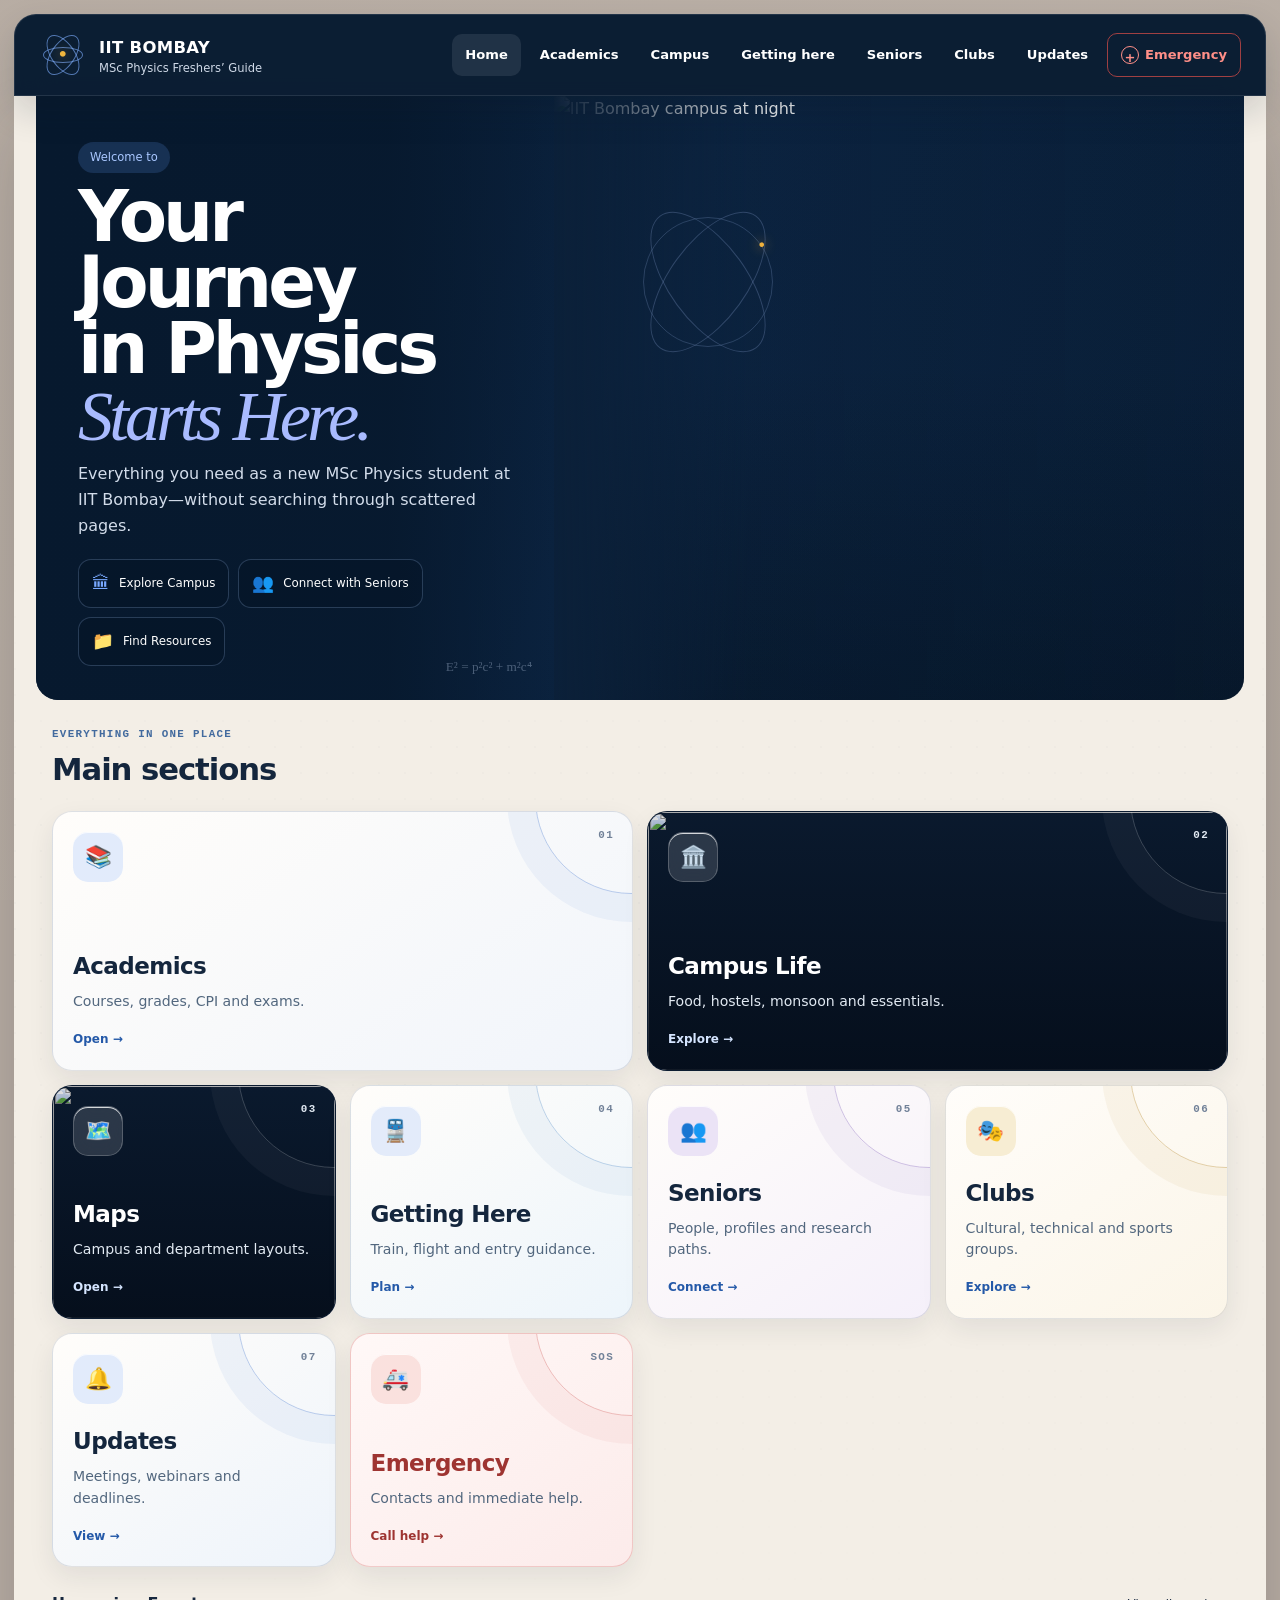
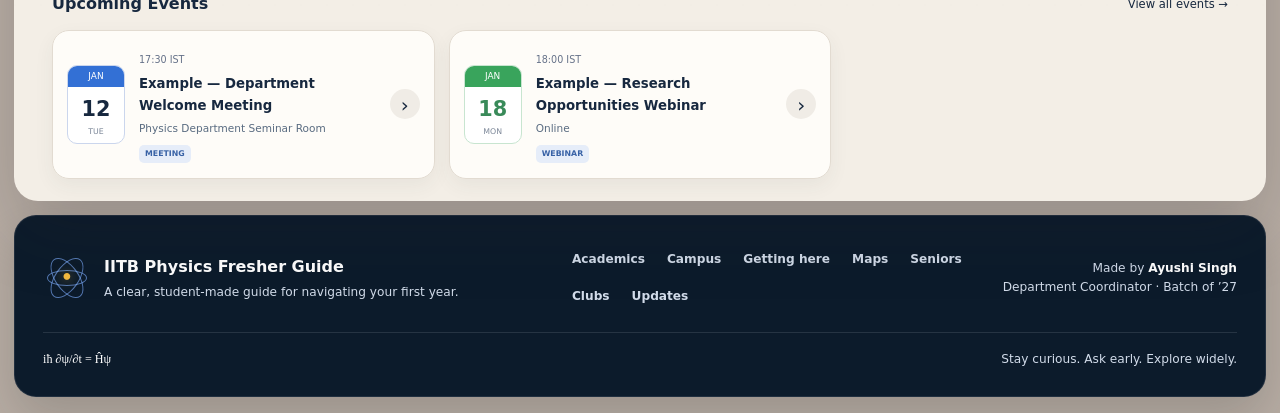
==== commit 33a8f068: "Update index.html" ====
--- a/index.html
+++ b/index.html
@@ -16,53 +16,53 @@
 <div class="main-panels-grid">
 <a class="main-panel main-panel-academics panel-large" href="./academics.html">
 <span class="main-panel-number">01</span>
-<span class="main-panel-icon blue">📘</span>
-<div><h3>Academics</h3><p>Courses, grades, CPI, exams and first-semester guidance.</p></div>
-<b>Open academics →</b>
+<span class="main-panel-icon blue" aria-hidden="true">📚</span>
+<div><h3>Academics</h3><p>Courses, grades, CPI and exams.</p></div>
+<b>Open →</b>
 </a>
 <a class="main-panel main-panel-campus panel-large panel-image" href="./campus-life.html">
 <img alt="" aria-hidden="true" src="./assets/iitb-hero-campus.webp"/>
 <span class="main-panel-number">02</span>
-<span class="main-panel-icon green">🏛</span>
-<div><h3>Campus Life</h3><p>Food, hostels, monsoon preparation and daily essentials.</p></div>
-<b>Explore campus →</b>
+<span class="main-panel-icon green" aria-hidden="true">🏛️</span>
+<div><h3>Campus Life</h3><p>Food, hostels, monsoon and essentials.</p></div>
+<b>Explore →</b>
 </a>
 <a class="main-panel main-panel-maps panel-image" href="./campus-map.html">
 <img alt="" aria-hidden="true" src="./assets/iitb-campus-map.webp"/>
 <span class="main-panel-number">03</span>
-<span class="main-panel-icon orange">📍</span>
-<div><h3>Maps</h3><p>Interactive campus and Physics Department layouts.</p></div>
-<b>Open maps →</b>
+<span class="main-panel-icon orange" aria-hidden="true">🗺️</span>
+<div><h3>Maps</h3><p>Campus and department layouts.</p></div>
+<b>Open →</b>
 </a>
 <a class="main-panel main-panel-transport" href="./transport.html">
 <span class="main-panel-number">04</span>
-<span class="main-panel-icon sky">🚆</span>
-<div><h3>Getting Here</h3><p>Train, airport and onboarding-pass guidance.</p></div>
-<b>Plan arrival →</b>
+<span class="main-panel-icon sky" aria-hidden="true">🚆</span>
+<div><h3>Getting Here</h3><p>Train, flight and entry guidance.</p></div>
+<b>Plan →</b>
 </a>
 <a class="main-panel main-panel-seniors" href="./seniors.html">
 <span class="main-panel-number">05</span>
-<span class="main-panel-icon violet">👥</span>
-<div><h3>Seniors</h3><p>Profiles, research paths and people to ask.</p></div>
-<b>Meet seniors →</b>
+<span class="main-panel-icon violet" aria-hidden="true">👥</span>
+<div><h3>Seniors</h3><p>People, profiles and research paths.</p></div>
+<b>Connect →</b>
 </a>
 <a class="main-panel main-panel-clubs" href="./clubs.html">
 <span class="main-panel-number">06</span>
-<span class="main-panel-icon gold">🎭</span>
-<div><h3>Clubs</h3><p>Cultural, technical and sports communities.</p></div>
-<b>Explore clubs →</b>
+<span class="main-panel-icon gold" aria-hidden="true">🎭</span>
+<div><h3>Clubs</h3><p>Cultural, technical and sports groups.</p></div>
+<b>Explore →</b>
 </a>
 <a class="main-panel main-panel-updates" href="./events.html">
 <span class="main-panel-number">07</span>
-<span class="main-panel-icon blue">🔔</span>
-<div><h3>Updates</h3><p>Meetings, webinars, deadlines and reminders.</p></div>
-<b>View updates →</b>
+<span class="main-panel-icon blue" aria-hidden="true">🔔</span>
+<div><h3>Updates</h3><p>Meetings, webinars and deadlines.</p></div>
+<b>View →</b>
 </a>
 <a class="main-panel main-panel-emergency" href="./emergency.html">
 <span class="main-panel-number">SOS</span>
-<span class="main-panel-icon red">+</span>
-<div><h3>Emergency</h3><p>Important contacts and who to call immediately.</p></div>
-<b>Open emergency help →</b>
+<span class="main-panel-icon red" aria-hidden="true">🚑</span>
+<div><h3>Emergency</h3><p>Contacts and immediate help.</p></div>
+<b>Call help →</b>
 </a>
 </div>
 </section>
@@ -86,4 +86,4 @@
  list.replaceChildren();
  upcoming.forEach((e,i)=>{ const d=new Date(`${e.date}T${e.start}:00+05:30`); const art=document.createElement('article'); art.className='home-event'; const c=i===1?'green':i===2?'orange':''; art.innerHTML=`<time class="${c}"><span>${d.toLocaleDateString('en-IN',{month:'short',timeZone:'Asia/Kolkata'}).toUpperCase()}</span><strong>${d.toLocaleDateString('en-IN',{day:'2-digit',timeZone:'Asia/Kolkata'})}</strong><small>${d.toLocaleDateString('en-IN',{weekday:'short',timeZone:'Asia/Kolkata'}).toUpperCase()}</small></time><div><small>${e.start} IST</small><h3>${e.title}</h3><p>${e.location||e.mode||''}</p><b>${e.category||'Update'}</b></div><a href="./events.html">›</a>`; list.appendChild(art); });
 })();
-</script></body></html>+</script></body></html>
